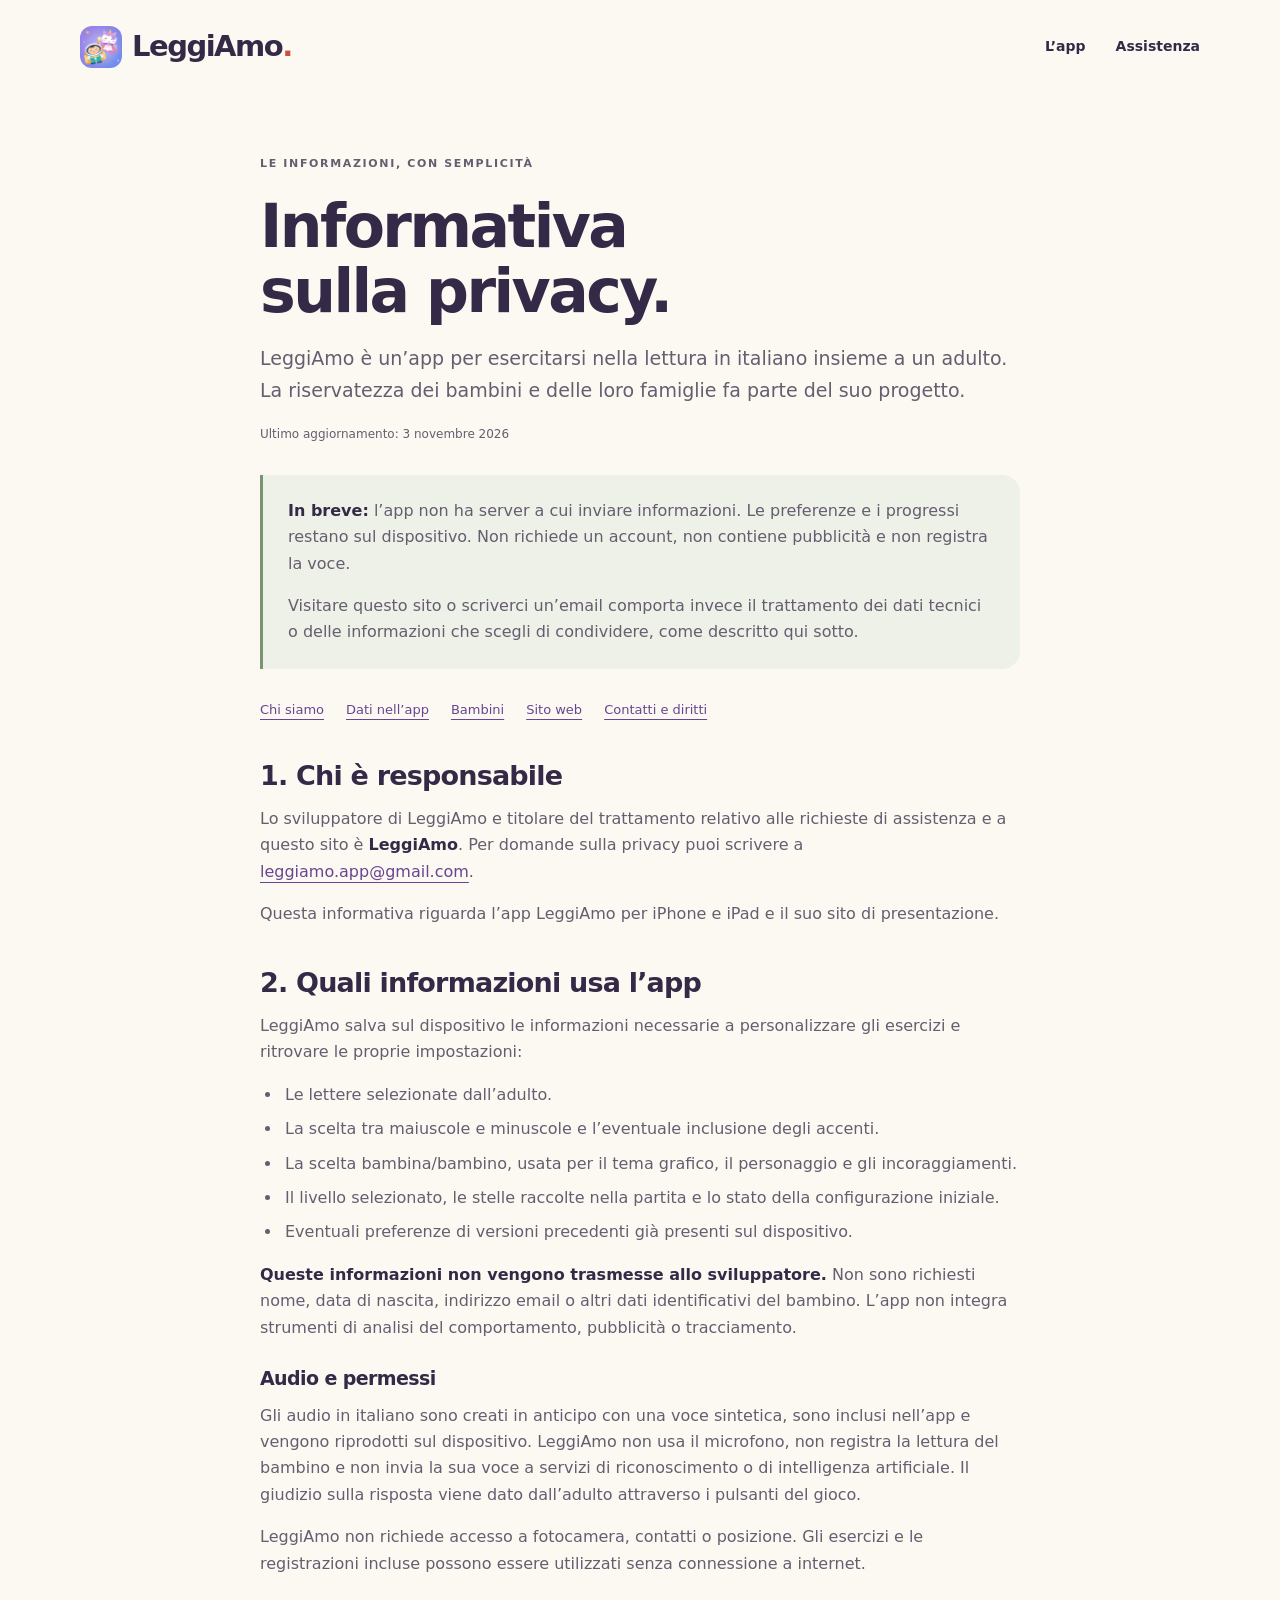
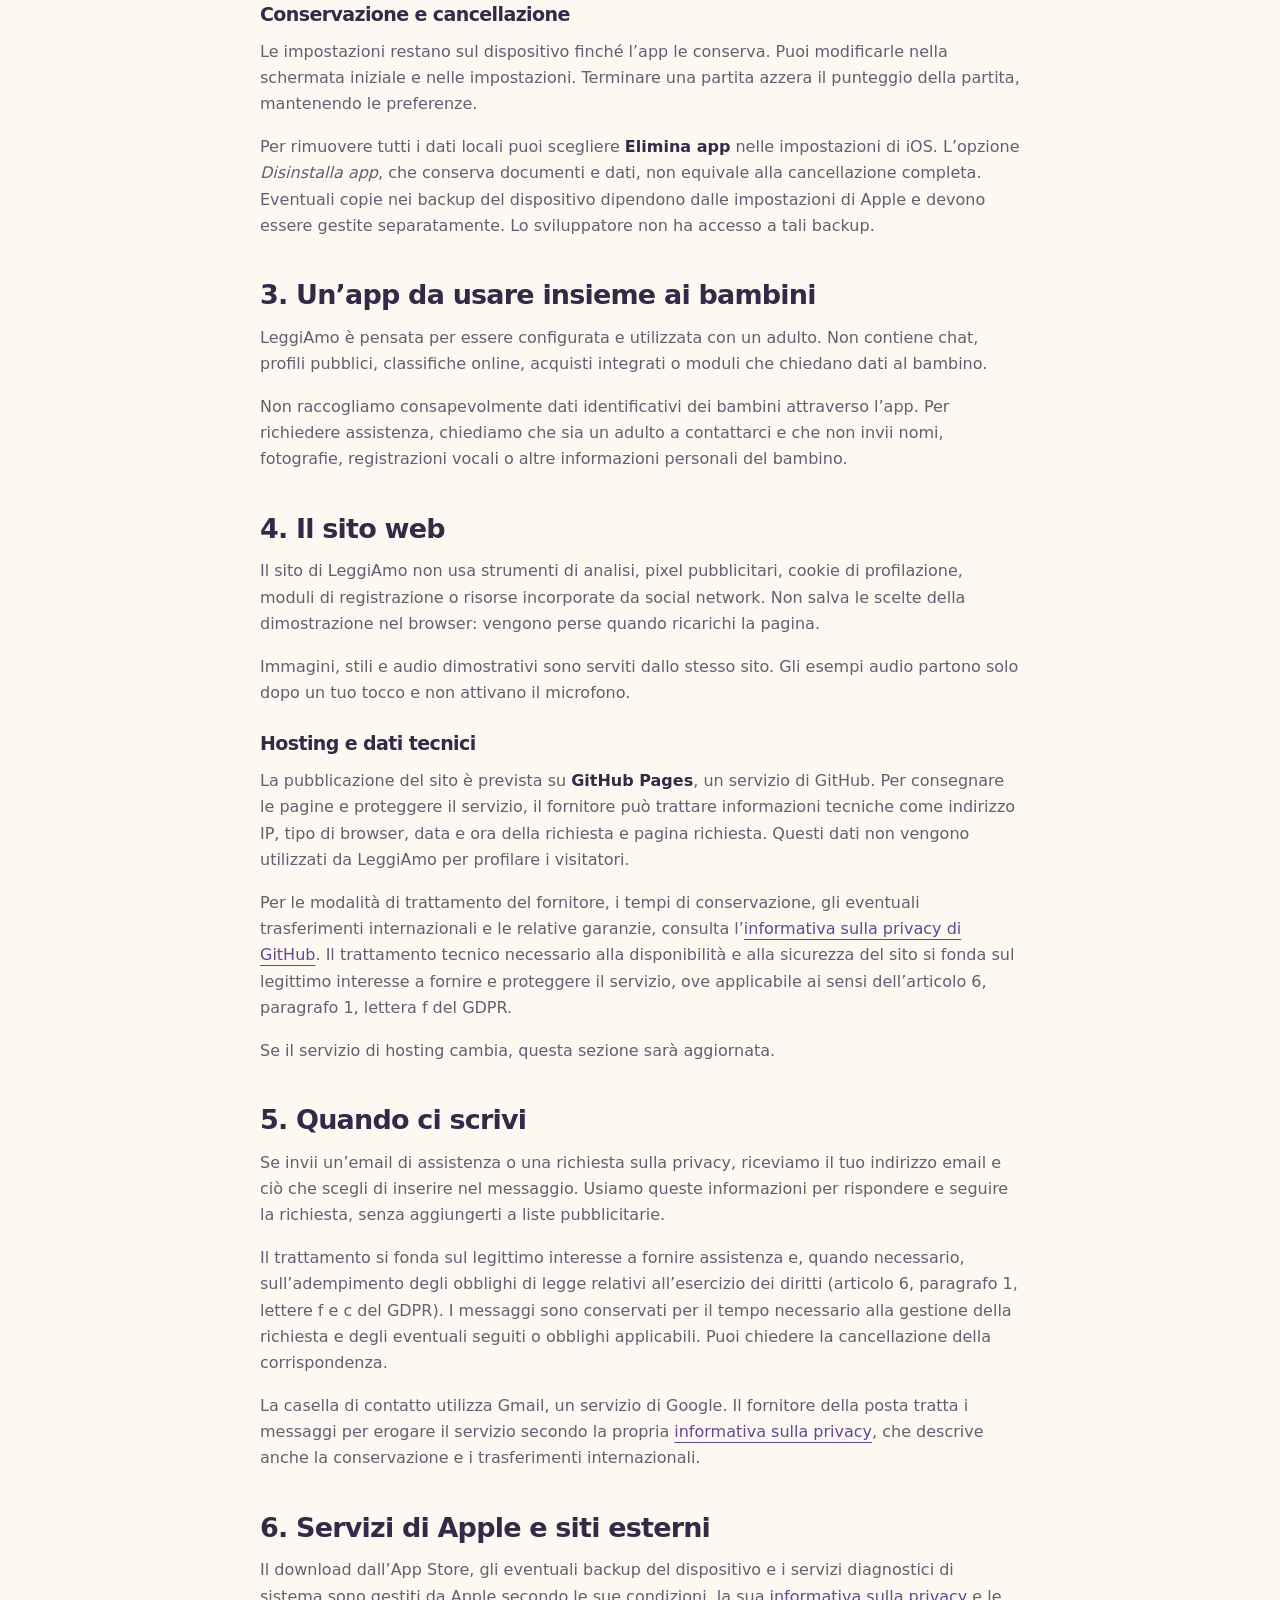
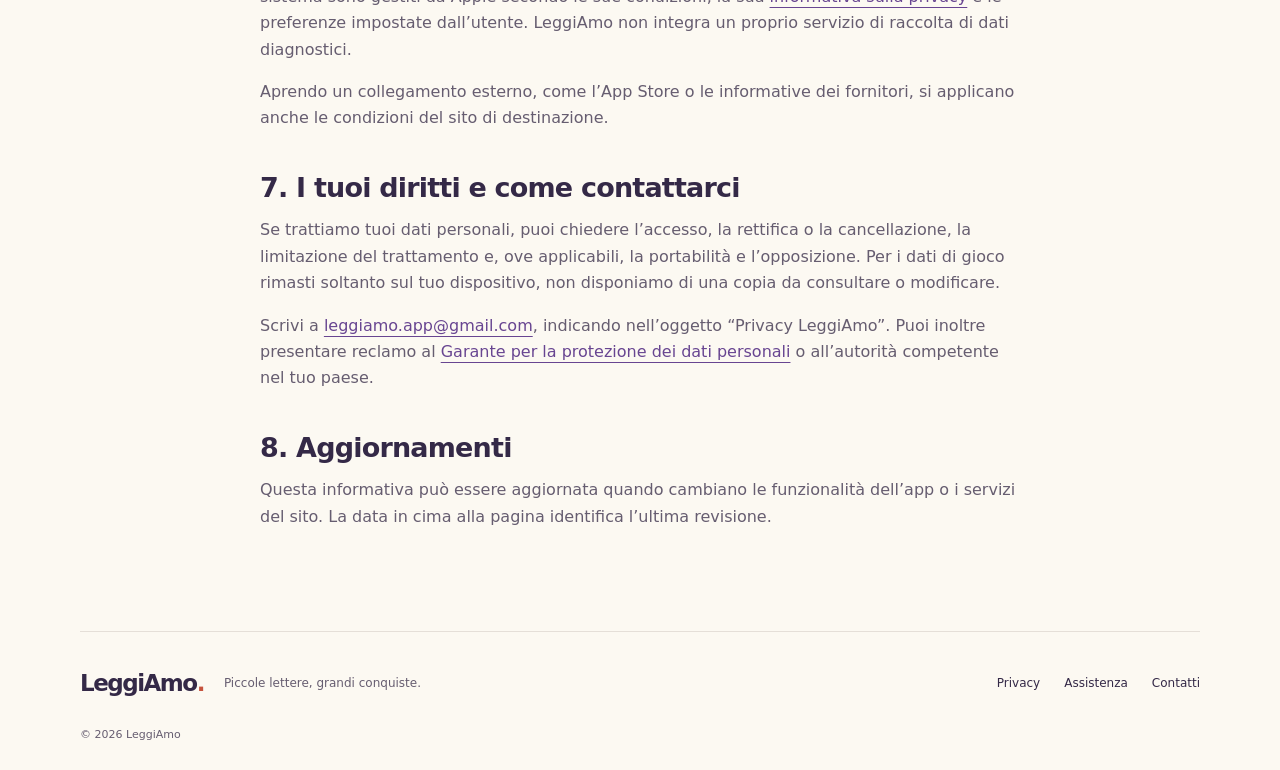
==== privacy.html @ fea870d7 "Sito di LeggiAmo" ====
<!doctype html>
<html lang="it">
<head>
  <meta charset="utf-8">
  <meta name="viewport" content="width=device-width, initial-scale=1">
  <meta name="theme-color" content="#fcf9f2">
  <meta name="description" content="Informativa sulla privacy di LeggiAmo: dati salvati sul dispositivo, nessun account, nessuna pubblicità e nessuna registrazione della voce.">
  <meta name="referrer" content="strict-origin-when-cross-origin">
  <title>Privacy · LeggiAmo</title>
  <link rel="icon" type="image/png" href="assets/favicon.png">
  <link rel="apple-touch-icon" href="assets/app-icon.png">
  <link rel="stylesheet" href="styles.css?v=5">
</head>
<body>
  <a class="skip-link" href="#contenuto">Vai al contenuto</a>
  <header class="site-header wrap">
    <a class="brand" href="index.html" aria-label="LeggiAmo, pagina iniziale">
      <span class="brand-icons" aria-hidden="true">
        <img src="assets/app-icon.png" width="42" height="42" alt="">
      </span>
      <span>LeggiAmo<span class="brand-dot">.</span></span>
    </a>
    <nav aria-label="Navigazione principale"><a href="index.html">L’app</a><a href="supporto.html">Assistenza</a></nav>
    <details class="nav-menu">
      <summary aria-label="Menu"><span class="burger" aria-hidden="true"></span></summary>
      <nav aria-label="Menu">
        <a href="index.html">L’app</a>
        <a href="privacy.html" aria-current="page">Privacy</a>
        <a href="supporto.html">Assistenza</a>
      </nav>
    </details>
  </header>
  <main class="document wrap" id="contenuto">
    <p class="eyebrow">LE INFORMAZIONI, CON SEMPLICITÀ</p>
    <h1>Informativa<br>sulla privacy.</h1>
    <p class="intro">LeggiAmo è un’app per esercitarsi nella lettura in italiano insieme a un adulto. La riservatezza dei bambini e delle loro famiglie fa parte del suo progetto.</p>
    <p class="updated">Ultimo aggiornamento: <time datetime="2026-11-03">3 novembre 2026</time></p>
    <div class="privacy-summary">
      <p><strong>In breve:</strong> l’app non ha server a cui inviare informazioni. Le preferenze e i progressi restano sul dispositivo. Non richiede un account, non contiene pubblicità e non registra la voce.</p>
      <p>Visitare questo sito o scriverci un’email comporta invece il trattamento dei dati tecnici o delle informazioni che scegli di condividere, come descritto qui sotto.</p>
    </div>
    <nav class="document-toc" aria-label="Indice dell’informativa">
      <a href="#responsabile">Chi siamo</a><a href="#app">Dati nell’app</a><a href="#bambini">Bambini</a><a href="#sito">Sito web</a><a href="#contatti">Contatti e diritti</a>
    </nav>

    <section id="responsabile" aria-labelledby="responsabile-title">
      <h2 id="responsabile-title">1. Chi è responsabile</h2>
      <p>Lo sviluppatore di LeggiAmo e titolare del trattamento relativo alle richieste di assistenza e a questo sito è <strong>LeggiAmo</strong>. Per domande sulla privacy puoi scrivere a <a href="mailto:leggiamo.app@gmail.com">leggiamo.app@gmail.com</a>.</p>
      <p>Questa informativa riguarda l’app LeggiAmo per iPhone e iPad e il suo sito di presentazione.</p>
    </section>

    <section id="app" aria-labelledby="app-title">
      <h2 id="app-title">2. Quali informazioni usa l’app</h2>
      <p>LeggiAmo salva sul dispositivo le informazioni necessarie a personalizzare gli esercizi e ritrovare le proprie impostazioni:</p>
      <ul>
        <li>Le lettere selezionate dall’adulto.</li>
        <li>La scelta tra maiuscole e minuscole e l’eventuale inclusione degli accenti.</li>
        <li>La scelta bambina/bambino, usata per il tema grafico, il personaggio e gli incoraggiamenti.</li>
        <li>Il livello selezionato, le stelle raccolte nella partita e lo stato della configurazione iniziale.</li>
        <li>Eventuali preferenze di versioni precedenti già presenti sul dispositivo.</li>
      </ul>
      <p><strong>Queste informazioni non vengono trasmesse allo sviluppatore.</strong> Non sono richiesti nome, data di nascita, indirizzo email o altri dati identificativi del bambino. L’app non integra strumenti di analisi del comportamento, pubblicità o tracciamento.</p>
      <h3>Audio e permessi</h3>
      <p>Gli audio in italiano sono creati in anticipo con una voce sintetica, sono inclusi nell’app e vengono riprodotti sul dispositivo. LeggiAmo non usa il microfono, non registra la lettura del bambino e non invia la sua voce a servizi di riconoscimento o di intelligenza artificiale. Il giudizio sulla risposta viene dato dall’adulto attraverso i pulsanti del gioco.</p>
      <p>LeggiAmo non richiede accesso a fotocamera, contatti o posizione. Gli esercizi e le registrazioni incluse possono essere utilizzati senza connessione a internet.</p>
      <h3>Conservazione e cancellazione</h3>
      <p>Le impostazioni restano sul dispositivo finché l’app le conserva. Puoi modificarle nella schermata iniziale e nelle impostazioni. Terminare una partita azzera il punteggio della partita, mantenendo le preferenze.</p>
      <p>Per rimuovere tutti i dati locali puoi scegliere <strong>Elimina app</strong> nelle impostazioni di iOS. L’opzione <em>Disinstalla app</em>, che conserva documenti e dati, non equivale alla cancellazione completa. Eventuali copie nei backup del dispositivo dipendono dalle impostazioni di Apple e devono essere gestite separatamente. Lo sviluppatore non ha accesso a tali backup.</p>
    </section>

    <section id="bambini" aria-labelledby="bambini-title">
      <h2 id="bambini-title">3. Un’app da usare insieme ai bambini</h2>
      <p>LeggiAmo è pensata per essere configurata e utilizzata con un adulto. Non contiene chat, profili pubblici, classifiche online, acquisti integrati o moduli che chiedano dati al bambino.</p>
      <p>Non raccogliamo consapevolmente dati identificativi dei bambini attraverso l’app. Per richiedere assistenza, chiediamo che sia un adulto a contattarci e che non invii nomi, fotografie, registrazioni vocali o altre informazioni personali del bambino.</p>
    </section>

    <section id="sito" aria-labelledby="sito-title">
      <h2 id="sito-title">4. Il sito web</h2>
      <p>Il sito di LeggiAmo non usa strumenti di analisi, pixel pubblicitari, cookie di profilazione, moduli di registrazione o risorse incorporate da social network. Non salva le scelte della dimostrazione nel browser: vengono perse quando ricarichi la pagina.</p>
      <p>Immagini, stili e audio dimostrativi sono serviti dallo stesso sito. Gli esempi audio partono solo dopo un tuo tocco e non attivano il microfono.</p>
      <h3>Hosting e dati tecnici</h3>
      <p>La pubblicazione del sito è prevista su <strong>GitHub Pages</strong>, un servizio di GitHub. Per consegnare le pagine e proteggere il servizio, il fornitore può trattare informazioni tecniche come indirizzo IP, tipo di browser, data e ora della richiesta e pagina richiesta. Questi dati non vengono utilizzati da LeggiAmo per profilare i visitatori.</p>
      <p>Per le modalità di trattamento del fornitore, i tempi di conservazione, gli eventuali trasferimenti internazionali e le relative garanzie, consulta l’<a href="https://docs.github.com/en/site-policy/privacy-policies/github-general-privacy-statement" rel="external">informativa sulla privacy di GitHub</a>. Il trattamento tecnico necessario alla disponibilità e alla sicurezza del sito si fonda sul legittimo interesse a fornire e proteggere il servizio, ove applicabile ai sensi dell’articolo 6, paragrafo 1, lettera f del GDPR.</p>
      <p>Se il servizio di hosting cambia, questa sezione sarà aggiornata.</p>
    </section>

    <section aria-labelledby="assistenza-title">
      <h2 id="assistenza-title">5. Quando ci scrivi</h2>
      <p>Se invii un’email di assistenza o una richiesta sulla privacy, riceviamo il tuo indirizzo email e ciò che scegli di inserire nel messaggio. Usiamo queste informazioni per rispondere e seguire la richiesta, senza aggiungerti a liste pubblicitarie.</p>
      <p>Il trattamento si fonda sul legittimo interesse a fornire assistenza e, quando necessario, sull’adempimento degli obblighi di legge relativi all’esercizio dei diritti (articolo 6, paragrafo 1, lettere f e c del GDPR). I messaggi sono conservati per il tempo necessario alla gestione della richiesta e degli eventuali seguiti o obblighi applicabili. Puoi chiedere la cancellazione della corrispondenza.</p>
      <p>La casella di contatto utilizza Gmail, un servizio di Google. Il fornitore della posta tratta i messaggi per erogare il servizio secondo la propria <a href="https://policies.google.com/privacy?hl=it" rel="external">informativa sulla privacy</a>, che descrive anche la conservazione e i trasferimenti internazionali.</p>
    </section>

    <section aria-labelledby="apple-title">
      <h2 id="apple-title">6. Servizi di Apple e siti esterni</h2>
      <p>Il download dall’App Store, gli eventuali backup del dispositivo e i servizi diagnostici di sistema sono gestiti da Apple secondo le sue condizioni, la sua <a href="https://www.apple.com/it/legal/privacy/" rel="external">informativa sulla privacy</a> e le preferenze impostate dall’utente. LeggiAmo non integra un proprio servizio di raccolta di dati diagnostici.</p>
      <p>Aprendo un collegamento esterno, come l’App Store o le informative dei fornitori, si applicano anche le condizioni del sito di destinazione.</p>
    </section>

    <section id="contatti" aria-labelledby="contatti-title">
      <h2 id="contatti-title">7. I tuoi diritti e come contattarci</h2>
      <p>Se trattiamo tuoi dati personali, puoi chiedere l’accesso, la rettifica o la cancellazione, la limitazione del trattamento e, ove applicabili, la portabilità e l’opposizione. Per i dati di gioco rimasti soltanto sul tuo dispositivo, non disponiamo di una copia da consultare o modificare.</p>
      <p>Scrivi a <a href="mailto:leggiamo.app@gmail.com?subject=Privacy%20LeggiAmo">leggiamo.app@gmail.com</a>, indicando nell’oggetto “Privacy LeggiAmo”. Puoi inoltre presentare reclamo al <a href="https://www.garanteprivacy.it/" rel="external">Garante per la protezione dei dati personali</a> o all’autorità competente nel tuo paese.</p>
      <h2>8. Aggiornamenti</h2>
      <p>Questa informativa può essere aggiornata quando cambiano le funzionalità dell’app o i servizi del sito. La data in cima alla pagina identifica l’ultima revisione.</p>
    </section>
  </main>
  <footer class="site-footer wrap">
    <a class="brand" href="index.html"><span>LeggiAmo<span class="brand-dot">.</span></span></a>
    <p>Piccole lettere, grandi conquiste.</p>
    <nav aria-label="Informazioni"><a href="privacy.html" aria-current="page">Privacy</a><a href="supporto.html">Assistenza</a><a href="mailto:leggiamo.app@gmail.com">Contatti</a></nav>
    <small>© 2026 LeggiAmo</small>
  </footer>
</body>
</html>
---- styles.css ----
@charset "UTF-8";

:root {
  color-scheme: light;
  --paper: #fcf9f2;
  --ink: #342947;
  --muted: #665d70;
  --purple: #7250a0;
  --coral: #c6533e;
  --line: #e5dfd8;
  --rounded: ui-rounded, "SF Pro Rounded", "Trebuchet MS", system-ui, sans-serif;
}
* { box-sizing: border-box; }
html { scroll-behavior: smooth; scroll-padding-top: 24px; }
html, body { overflow-x: hidden; overflow-x: clip; }
body { margin: 0; background: var(--paper); color: var(--ink); font-family: var(--rounded); font-size: 16px; line-height: 1.65; -webkit-font-smoothing: antialiased; }
button, input { font: inherit; }
button, a { -webkit-tap-highlight-color: transparent; }
button { cursor: pointer; }
button:disabled { cursor: default; }
a { color: inherit; text-underline-offset: 5px; }
img { display: block; max-width: 100%; height: auto; }
svg { display: block; }
button, a, summary { touch-action: manipulation; }
:focus-visible { outline: 3px solid var(--purple); outline-offset: 5px; }
::selection { background: #e2d8f1; }
[hidden] { display: none !important; }
.wrap { width: min(1120px, calc(100% - 48px)); margin-inline: auto; }
.skip-link { position: fixed; top: -100px; left: 12px; z-index: 20; padding: 12px 20px; background: white; border-radius: 12px; }
.skip-link:focus { top: 12px; }
.site-header { display: flex; align-items: center; justify-content: space-between; gap: 24px; padding-block: 26px; }
.brand { display: inline-flex; align-items: center; gap: 10px; text-decoration: none; flex-shrink: 0; font-size: 29px; line-height: 1.1; font-weight: 850; letter-spacing: -1.5px; }
.brand img { border-radius: 12px; }
.brand-icons { display: inline-flex; align-items: center; gap: 5px; flex-shrink: 0; }
.brand-icons img { width: 42px; height: 42px; }
.brand-dot { color: var(--coral); }
.site-header nav { display: flex; align-items: center; gap: 30px; font-size: 14px; font-weight: 650; }
.site-header nav a { text-decoration: none; padding-block: 9px; }
.site-header nav a:hover, .site-footer a:hover { color: var(--coral); }
.nav-menu { display: none; position: relative; }
.nav-menu summary { list-style: none; width: 44px; height: 44px; display: grid; place-items: center; border: 1px solid var(--line); border-radius: 14px; background: #fff; cursor: pointer; }
.nav-menu summary::-webkit-details-marker { display: none; }
.burger, .burger::before, .burger::after { display: block; width: 20px; height: 2px; border-radius: 2px; background: var(--ink); transition: transform 0.2s ease, background-color 0.2s ease; }
.burger { position: relative; }
.burger::before, .burger::after { content: ""; position: absolute; left: 0; }
.burger::before { top: -6px; }
.burger::after { top: 6px; }
.nav-menu[open] .burger { background: transparent; }
.nav-menu[open] .burger::before { transform: translateY(6px) rotate(45deg); }
.nav-menu[open] .burger::after { transform: translateY(-6px) rotate(-45deg); }
.nav-menu nav { position: absolute; right: 0; top: calc(100% + 8px); z-index: 20; min-width: 210px; display: flex; flex-direction: column; align-items: stretch; gap: 2px; padding: 8px; text-align: left; font-size: 15px; background: #fff; border: 1px solid var(--line); border-radius: 18px; box-shadow: 0 14px 34px rgba(52, 41, 71, 0.14); }
.nav-menu nav a { padding: 12px 14px; border-radius: 12px; font-size: 15px; font-weight: 650; text-decoration: none; }
.nav-menu nav a:hover, .nav-menu nav a[aria-current="page"] { background: var(--paper); color: var(--coral); }
.nav-support { border: 1px solid var(--line); border-radius: 24px; padding-inline: 17px; }
.hero { display: grid; grid-template-columns: minmax(0, 1.08fr) minmax(0, 1fr); align-items: center; gap: 16px; padding-top: 65px; padding-bottom: 75px; }
.eyebrow { font-size: 11px; font-weight: 800; letter-spacing: 1.65px; line-height: 1.8; margin: 0 0 20px; }
.hero .eyebrow { display: flex; align-items: center; gap: 9px; color: #785441; }
.little-star { font-size: 21px; color: var(--coral); }
h1, h2, h3, p { margin-top: 0; }
h1, h2, h3 { font-weight: 800; text-wrap: balance; }
h1 { font-size: clamp(46px, 5.7vw, 72px); line-height: 1.08; letter-spacing: -3.7px; margin-bottom: 28px; }
.hand-underline { position: relative; display: inline-block; }
.hand-underline::after { content: ""; position: absolute; left: 0; right: 0; bottom: -8px; height: 9px; border-top: 4px solid #eaaa69; border-radius: 50%; transform: rotate(-2deg); }
.lead { max-width: 400px; font-size: 21px; line-height: 1.5; margin-bottom: 14px; font-weight: 600; }
.hero-description { max-width: 425px; color: var(--muted); font-size: 16px; line-height: 1.8; }
.hero-actions { display: flex; align-items: center; flex-wrap: wrap; gap: 26px; margin-top: 29px; }
.store-block { display: flex; flex-direction: column; align-items: flex-start; gap: 8px; }
.store-badge { appearance: none; display: inline-block; padding: 0; border: 0; background: transparent; border-radius: 10px; opacity: 1; }
.store-badge img { width: 180px; height: 60px; }
.store-status { font-size: 11px; color: var(--muted); }
.text-link { font-size: 14px; font-weight: 750; text-decoration-thickness: 1px; }
.text-link span { display: inline-block; margin-left: 10px; text-decoration: none; }
.hero-art { height: 505px; position: relative; min-width: 0; isolation: isolate; }
.hero-blob { position: absolute; inset: 53px -2px 27px 28px; background: #eadfed; border-radius: 47% 53% 38% 62% / 52% 39% 61% 48%; transform: rotate(-7deg); z-index: -2; }
.hero-orbit { position: absolute; inset: 27px 7px 2px 15px; border: 1px dashed #bb9fc4; border-radius: 50%; transform: rotate(26deg); z-index: -1; }
.hero-unicorn { position: absolute; width: 65%; right: -3%; top: 0; transform: rotate(7deg); }
.hero-explorer { position: absolute; width: 65%; left: -3%; bottom: 2%; transform: rotate(-12deg); }
.spark { position: absolute; color: #d09739; line-height: 1; }
.spark-one { font-size: 54px; top: 21px; left: 10%; transform: rotate(-12deg); }
.spark-two { font-size: 52px; top: 50%; right: -1%; color: var(--purple); }
.spark-three { font-size: 30px; bottom: 2%; left: 57%; }
.word-sticker { display: flex; align-items: center; gap: 14px; position: absolute; top: 13%; left: 0; padding: 12px 19px 15px; border: 1px solid #eee7df; border-radius: 20px; background: white; box-shadow: 0 9px 0 #34294708; transform: rotate(-10deg); font-size: 30px; font-weight: 850; color: var(--purple); }
.word-sticker span { line-height: 1.1; }
.word-sticker span:nth-child(2) { color: #c3517c; }
.word-sticker i { display: block; height: 11px; border: 2px solid currentColor; border-top: 0; border-radius: 0 0 50% 50%; }
.word-sticker b { font-size: 22px; color: #d09739; }
.happy-note { position: absolute; right: 0; bottom: 12%; background: #fff8e7; padding: 12px 17px; border-radius: 12px; transform: rotate(6deg); font-size: 13px; font-weight: 700; box-shadow: 0 6px 0 #34294705; }
.happy-note span { color: #ac761f; padding-right: 8px; }
.trust-strip { display: flex; justify-content: center; gap: 70px; padding-block: 24px; border-block: 1px solid var(--line); font-size: 13px; font-weight: 650; }
.trust-strip span { display: flex; align-items: center; gap: 11px; }
.trust-strip svg { width: 22px; height: 24px; fill: none; stroke: #63816f; stroke-width: 1.7; stroke-linecap: round; stroke-linejoin: round; }
.section-space { padding-block: 100px; }
h2 { font-size: clamp(33px, 4.1vw, 49px); letter-spacing: -1.9px; line-height: 1.17; margin-bottom: 20px; }
h3 { font-size: 23px; line-height: 1.3; letter-spacing: -0.6px; margin-bottom: 12px; }
.section-heading { max-width: 530px; }
.section-heading > p:not(.eyebrow) { color: var(--muted); }
.centered { text-align: center; margin-inline: auto; max-width: 600px; }
.words-section { text-align: center; }
.word-stats { list-style: none; padding: 0; margin: 40px auto 0; max-width: 820px; display: grid; grid-template-columns: repeat(3, minmax(0, 1fr)); gap: 16px; }
.word-stats li { background: #fff; border: 1px solid var(--line); border-radius: 24px; padding: 22px 18px; display: flex; flex-direction: column; gap: 4px; }
.word-stats strong { font-size: 34px; letter-spacing: -1px; line-height: 1.1; color: var(--purple); }
.word-stats span { font-size: 14px; color: var(--muted); }
.word-samples { list-style: none; padding: 0; margin: 34px auto 0; display: flex; flex-wrap: wrap; justify-content: center; gap: 10px; }
.word-samples li { background: #efe8f6; color: #4a3570; border-radius: 16px; padding: 9px 16px; font-size: 19px; font-weight: 800; letter-spacing: 0.5px; }
.word-samples b { color: var(--coral); margin: 0 5px; }
.word-promises { display: inline-flex; flex-direction: column; align-items: flex-start; text-align: left; margin: 34px auto 0; }
.steps { display: grid; grid-template-columns: repeat(3, minmax(0, 1fr)); gap: 52px; margin-top: 40px; }
.step p:last-child { color: var(--muted); font-size: 15px; margin-bottom: 0; }
.step-number { font-size: 10px; letter-spacing: 1.8px; font-weight: 800; color: #776583; margin-bottom: 12px; }
.step-art { height: 148px; margin-bottom: 27px; border-radius: 24px; display: flex; align-items: center; justify-content: center; position: relative; }
.letters-art { background: #f1e7d6; gap: 12px; }
.letters-art > span { width: 57px; height: 65px; display: grid; place-content: center; font-size: 36px; background: white; color: var(--purple); border-radius: 15px; font-weight: 800; transform: rotate(-8deg); }
.letters-art > span:nth-child(2) { background: var(--purple); color: white; transform: rotate(6deg); }
.letters-art > span:nth-child(3) { transform: rotate(-4deg); }
.letters-art > i { position: absolute; right: 28px; bottom: 22px; font-style: normal; background: #527860; color: white; height: 28px; width: 28px; border-radius: 50%; text-align: center; }
.syllable-art { background: #e6ece0; gap: 10px; }
.syllable-art > span { font-size: 43px; font-weight: 800; line-height: 1.1; color: #446d5a; }
.syllable-art > span:nth-child(2) { color: var(--purple); }
.syllable-art i { display: block; height: 15px; border: 2px solid currentColor; border-top: 0; border-radius: 0 0 50% 50%; margin-top: 6px; }
.syllable-art b { font-size: 31px; margin-left: 8px; transform: rotate(10deg); }
.reward-art { background: #ece4f0; gap: 16px; }
.reward-art span { font-size: 39px; color: #aa7523; transform: rotate(-12deg); }
.reward-art span:last-child { align-self: flex-start; margin-top: 26px; color: var(--purple); font-size: 29px; }
.reading-section { background: #eee8f1; padding-block: 80px; }
.reading-inner { display: grid; grid-template-columns: repeat(2, minmax(0, 1fr)); align-items: center; gap: 100px; }
.reading-example { position: relative; background: #fffdf9; border-radius: 32px; padding: 29px 24px 20px; text-align: center; box-shadow: 0 12px 0 #d8cbdc; transform: rotate(-3deg); }
.example-top { font-size: 10px; font-weight: 750; letter-spacing: 1.7px; display: flex; gap: 8px; align-items: center; justify-content: center; }
.example-dot { width: 6px; height: 6px; background: #9673b4; border-radius: 50%; }
.demo-syllables { display: flex; justify-content: center; gap: 24px; margin: 31px 0 23px; }
.demo-syllables > div { width: 114px; color: var(--purple); }
.demo-syllables > div:nth-child(2) { color: #b64774; }
.demo-syllables > div > span { display: block; font-size: 77px; letter-spacing: -3px; line-height: 1.15; font-weight: 800; }
.demo-syllables i { display: block; height: 20px; border: 3px solid currentColor; border-top: 0; border-radius: 0 0 50% 50%; margin: 8px 0 18px; opacity: 0.6; }
.sound-button { width: 58px; height: 54px; border: 1px solid #d9c8e9; color: inherit; background: #f0e8f5; border-radius: 17px; display: inline-grid; place-items: center; }
.demo-syllables > div:nth-child(2) .sound-button { background: #f9e9ef; border-color: #edd0dc; }
.sound-button svg { width: 23px; height: 23px; fill: none; stroke: currentColor; stroke-width: 1.9; stroke-linecap: round; stroke-linejoin: round; }
.listen-word { display: inline-flex; align-items: center; justify-content: center; gap: 12px; border: 0; background: #eae0f1; color: #65408e; padding: 15px 22px; border-radius: 17px; font-size: 14px; font-weight: 750; min-height: 52px; }
.listen-word > span { font-size: 22px; line-height: 1; }
.sound-button:active, .listen-word:active, .sound-button.is-playing, .demo-syllables .sound-button.is-playing, .listen-word.is-playing { background: var(--purple); color: white; border-color: var(--purple); }
[data-audio]:disabled:not(.is-playing) { opacity: 0.45; }
.audio-status { color: var(--muted); font-size: 11px; min-height: 36px; margin: 17px 0 0; }
.example-star { position: absolute; top: -35px; right: -29px; font-size: 74px; color: #b67d2c; transform: rotate(17deg); }
.reading-copy > p:not(.eyebrow) { color: var(--muted); }
.feature-list { padding: 0; list-style: none; margin: 26px 0; }
.feature-list li { display: flex; gap: 12px; margin-bottom: 14px; font-size: 14px; }
.feature-list li span { color: #536f5b; font-weight: 850; }
.small-note { font-size: 13px; }
.world-switch { display: flex; justify-content: center; gap: 6px; margin: 32px auto; width: fit-content; max-width: 100%; padding: 5px; background: #eee9e2; border-radius: 30px; }
.world-switch button { border: 0; border-radius: 24px; padding: 12px 21px; color: var(--muted); background: transparent; font-size: 13px; font-weight: 700; min-height: 46px; }
.world-switch button[aria-pressed="true"] { background: white; color: var(--ink); box-shadow: 0 2px 6px #3429470d; }
.evolution-scene { position: relative; isolation: isolate; display: grid; grid-template-columns: repeat(2, minmax(0, 1fr)); gap: 10px; align-items: center; min-height: 425px; background: #f5dedc; border-radius: 36px; padding: 30px 64px; transition: background-color 350ms ease; }
.scene-copy { position: relative; z-index: 2; }
.scene-level { font-size: 11px; letter-spacing: 2px; font-weight: 850; }
.scene-copy h3 { font-size: 34px; line-height: 1.17; letter-spacing: -1.1px; margin: 15px 0; max-width: 360px; }
.scene-copy > p { max-width: 340px; font-size: 15px; }
.stage-controls { display: flex; gap: 7px; margin-top: 28px; }
.stage-controls button { display: grid; place-items: center; width: 44px; height: 44px; border: 1px solid #34294733; border-radius: 50%; color: var(--ink); background: transparent; font-size: 14px; font-weight: 750; }
.stage-controls button[aria-pressed="true"] { background: var(--ink); border-color: var(--ink); color: white; }
.scene-copy .scene-hint { font-size: 11px; margin: 12px 0 0; }
.scene-character { position: relative; width: 100%; max-width: 410px; justify-self: center; }
.scene-character img { position: relative; z-index: 1; aspect-ratio: 420 / 434; object-fit: contain; }
.scene-halo { position: absolute; inset: 13% 6%; background: #ffffff40; border: 1px solid #ffffff60; border-radius: 50%; }
.scene-decoration { position: absolute; inset: 0; z-index: -1; }
.scene-decoration span { position: absolute; color: #34294770; font-size: 37px; }
.scene-decoration span:nth-child(1) { left: 51%; top: 18%; transform: rotate(12deg); }
.scene-decoration span:nth-child(2) { right: 5%; top: 12%; font-size: 52px; }
.scene-decoration span:nth-child(3) { right: 11%; bottom: 9%; font-size: 20px; }
.scene-decoration span:nth-child(4) { left: 51%; bottom: 16%; font-size: 26px; }
.world-caption { text-align: center; font-size: 12px; color: var(--muted); margin: 18px 0 0; min-height: 40px; }
.privacy-section { border-block: 1px solid var(--line); padding: 65px 60px; display: grid; grid-template-columns: 0.65fr 1fr; gap: 65px; align-items: center; }
.privacy-section h2 { font-size: clamp(32px, 3.7vw, 44px); }
.privacy-section p:not(.eyebrow) { color: var(--muted); }
.privacy-mark { position: relative; background: #e5eddf; width: 190px; height: 190px; border-radius: 43% 57% 58% 42%; justify-self: center; display: grid; place-content: center; transform: rotate(-8deg); }
.privacy-mark svg { width: 89px; height: 98px; fill: none; stroke: #50725e; stroke-width: 4; stroke-linecap: round; stroke-linejoin: round; transform: rotate(8deg); }
.privacy-mark span { position: absolute; top: -5px; right: -10px; font-size: 47px; color: #a77b37; }
.closing-section { position: relative; text-align: center; padding-block: 100px 90px; }
.closing-section .store-block { align-items: center; margin-top: 30px; }
.closing-star { display: block; color: var(--coral); font-size: 38px; line-height: 1; margin-bottom: 22px; }
.site-footer { border-top: 1px solid var(--line); padding-block: 30px 26px; display: flex; align-items: center; flex-wrap: wrap; gap: 20px; font-size: 12px; }
.site-footer .brand { font-size: 23px; }
.site-footer > p { margin: 0 auto 0 0; color: var(--muted); font-size: 12px; }
.site-footer nav { display: flex; gap: 24px; }
.site-footer nav a { padding-block: 12px; text-decoration: none; }
.site-footer small { flex-basis: 100%; color: var(--muted); font-size: 11px; }

/* Informative pages share the same accessible, lightweight shell. */
.document { max-width: 760px; padding-block: 60px 85px; overflow-wrap: anywhere; }
.document h1 { font-size: clamp(38px, 6vw, 60px); letter-spacing: -2.5px; margin-bottom: 20px; }
.document .intro { font-size: 19px; color: var(--muted); }
.document h2 { font-size: 27px; letter-spacing: -0.8px; margin-top: 40px; margin-bottom: 14px; }
.document h3 { font-size: 19px; margin-top: 25px; }
.document p, .document li { color: var(--muted); }
.document strong { color: var(--ink); }
.document ul { padding-left: 22px; }
.document li { padding-left: 3px; margin-bottom: 8px; }
.document a { color: #684591; }
.document .updated { font-size: 12px; }
.privacy-summary { border-left: 3px solid #779573; background: #edf1e7; padding: 23px 25px; border-radius: 0 18px 18px 0; margin-block: 30px; }
.privacy-summary p:last-child { margin-bottom: 0; }
.document-toc { display: flex; flex-wrap: wrap; gap: 10px 22px; font-size: 13px; margin-block: 28px; }
.contact-card { padding: 26px; border-radius: 22px; background: #eee7f2; margin-block: 30px; }
.contact-card h2 { margin-top: 0; }
.contact-card p:last-child { margin-bottom: 0; }
.faq details { border-bottom: 1px solid var(--line); padding-block: 17px; }
.faq summary { cursor: pointer; font-size: 17px; font-weight: 700; padding-block: 8px; line-height: 1.5; }
.faq details p { margin: 14px 0 0; }

@media (min-width: 1400px) {
  .hero { gap: 42px; }
}
@media (max-width: 900px) {
  .hero { padding-top: 40px; gap: 0; }
  h1 { font-size: 54px; letter-spacing: -2.8px; }
  .hero-art { height: 410px; }
  .hero-description { font-size: 15px; }
  .hero-actions { gap: 17px; }
  .happy-note { font-size: 11px; right: -5px; bottom: 8%; }
  .trust-strip { gap: 32px; }
  .steps { gap: 28px; }
  .reading-inner { gap: 50px; }
  .evolution-scene { padding-inline: 24px; }
  .stage-controls { gap: 4px; }
  .privacy-section { padding-inline: 25px; gap: 30px; }
}
@media (max-width: 680px) {
  .wrap { width: calc(100% - 40px); }
  .site-header { padding-block: 20px; gap: 10px 15px; flex-wrap: wrap; }
  .brand { font-size: 26px; gap: 7px; }
  .brand img { width: 35px; height: 35px; border-radius: 10px; }
  .brand-icons { gap: 4px; }
  .brand-icons img { width: 36px; height: 36px; border-radius: 10px; }
  .site-header { flex-wrap: nowrap; }
  .site-header > nav { display: none; }
  .nav-menu { display: block; margin-left: auto; }
  .hero { grid-template-columns: 1fr; padding-top: 35px; padding-bottom: 25px; }
  .hero .eyebrow { font-size: 9px; letter-spacing: 1.25px; margin-bottom: 18px; }
  h1 { font-size: clamp(43px, 10.9vw, 64px); letter-spacing: -2.8px; margin-bottom: 29px; }
  .lead { font-size: 19px; max-width: 350px; margin-bottom: 12px; }
  .hero-description { max-width: 450px; font-size: 15px; }
  .hero-actions { gap: 22px; margin-top: 25px; }
  .hero-actions > .text-link { font-size: 12px; }
  .store-badge img { width: 165px; height: 55px; }
  .store-status { font-size: 10px; }
  .hero-art { width: min(440px, 100%); height: auto; aspect-ratio: 1.06; margin: 32px auto 0; }
  .hero-unicorn { top: -3%; width: 65%; right: 0; }
  .hero-explorer { width: 65%; left: 0; bottom: 0; }
  .hero-blob { inset: 5% 2% 4% 4%; }
  .hero-orbit { inset: 4% 2% 2%; }
  .word-sticker { font-size: 24px; padding: 11px 14px; top: 9%; gap: 9px; }
  .spark-one { top: 3px; left: 45%; font-size: 33px; }
  .spark-two { font-size: 38px; right: 2%; }
  .spark-three { font-size: 26px; }
  .happy-note { right: 3%; bottom: 7%; font-size: 11px; padding: 9px 12px; }
  .trust-strip { gap: 12px; justify-content: space-between; padding-block: 23px; align-items: flex-start; }
  .trust-strip span { flex-direction: column; text-align: center; gap: 8px; font-size: 10px; line-height: 1.5; flex: 1; }
  .section-space { padding-block: 64px; }
  .word-stats { grid-template-columns: 1fr; gap: 10px; margin-top: 28px; }
  .word-stats li { flex-direction: row; align-items: baseline; gap: 12px; padding: 16px 18px; text-align: left; }
  .word-stats strong { font-size: 28px; min-width: 104px; }
  .word-samples li { font-size: 16px; padding: 7px 13px; }
  .eyebrow { font-size: 9px; letter-spacing: 1.35px; margin-bottom: 15px; }
  h2 { font-size: 35px; letter-spacing: -1.6px; }
  .section-heading > p:not(.eyebrow) { font-size: 15px; }
  .steps { grid-template-columns: 1fr; gap: 35px; margin-top: 32px; }
  .step { max-width: 420px; width: 100%; margin-inline: auto; }
  .step-art { height: 145px; margin-bottom: 21px; }
  .step h3 { margin-bottom: 9px; }
  .reading-section { padding-block: 55px; }
  .reading-inner { grid-template-columns: 1fr; gap: 45px; }
  .reading-copy { grid-row: 1; }
  .reading-example { margin-inline: 8px; max-width: 380px; width: calc(100% - 16px); justify-self: center; padding: 26px 16px 14px; transform: rotate(-2deg); }
  .example-star { right: -14px; top: -29px; font-size: 53px; }
  .reading-copy h2 { font-size: 36px; }
  .reading-copy > p:not(.eyebrow) { font-size: 15px; }
  .reading-copy .small-note { font-size: 12px !important; }
  .feature-list { margin-bottom: 20px; }
  .centered h2 { font-size: 33px; }
  .world-switch { margin-block: 26px; gap: 2px; padding: 4px; }
  .world-switch button { font-size: 11px; padding: 10px 13px; }
  .evolution-scene { grid-template-columns: 1fr; padding: 27px 23px 17px; border-radius: 27px; min-height: 0; text-align: center; gap: 0; }
  .scene-copy h3 { font-size: 28px; margin-inline: auto; }
  .scene-copy > p { font-size: 14px; margin-inline: auto; }
  .stage-controls { justify-content: center; gap: 5px; margin-top: 22px; }
  .stage-controls button { width: 44px; height: 44px; flex-shrink: 0; }
  .scene-copy .scene-hint { font-size: 10px; }
  .scene-character { width: 90%; max-width: 330px; margin-top: 5px; }
  .scene-decoration span:nth-child(1) { top: auto; bottom: 20%; left: 7%; }
  .scene-decoration span:nth-child(2) { top: auto; bottom: 37%; font-size: 36px; right: 6%; }
  .scene-decoration span:nth-child(4) { left: 10%; bottom: 8%; }
  .world-caption { font-size: 11px; }
  .privacy-section { grid-template-columns: 1fr; gap: 28px; padding: 45px 0; text-align: center; }
  .privacy-mark { width: 120px; height: 120px; justify-self: center; }
  .privacy-mark svg { width: 60px; height: 65px; stroke-width: 4; }
  .privacy-mark span { font-size: 32px; }
  .privacy-section p:not(.eyebrow) { font-size: 15px; }
  .privacy-section .text-link { font-size: 13px; }
  .closing-section { padding-block: 65px; }
  .closing-section .eyebrow { font-size: 8px; letter-spacing: 1.1px; }
  .closing-section h2 { font-size: 34px; }
  .site-footer { gap: 17px; padding-block: 24px; }
  .site-footer > p { font-size: 10px; margin: 0; }
  .site-footer nav { flex-basis: 100%; gap: 28px; }
  .site-footer small { font-size: 10px; }
  .document { padding-block: 35px 55px; }
  .document h1 { font-size: 42px; letter-spacing: -1.8px; }
  .document .intro { font-size: 17px; }
  .document h2 { font-size: 25px; }
  .document p, .document li { font-size: 15px; }
  .contact-card { padding: 21px; }
}
@media (max-width: 360px) {
  .wrap { width: calc(100% - 32px); }
  .brand { font-size: 24px; }
  .hero-actions { gap: 15px; }
  .hero-actions > .text-link { font-size: 11px; }
  .hero-actions > .text-link span { margin-left: 3px; }
  .evolution-scene { padding-inline: 12px; }
  .stage-controls { gap: 0; }
  .stage-controls button { border-radius: 14px; }
  .scene-copy h3 { font-size: 26px; }
  .world-switch button { padding-inline: 11px; font-size: 10px; }
}
@media (prefers-reduced-motion: reduce) {
  html { scroll-behavior: auto; }
  *, *::before, *::after { transition: none !important; animation: none !important; }
}
@media print {
  .site-header nav, .nav-menu, .site-footer, .document-toc, .skip-link { display: none; }
  body { background: white; color: black; }
  .wrap { width: 100%; }
  .document { padding-block: 20px; max-width: none; }
}
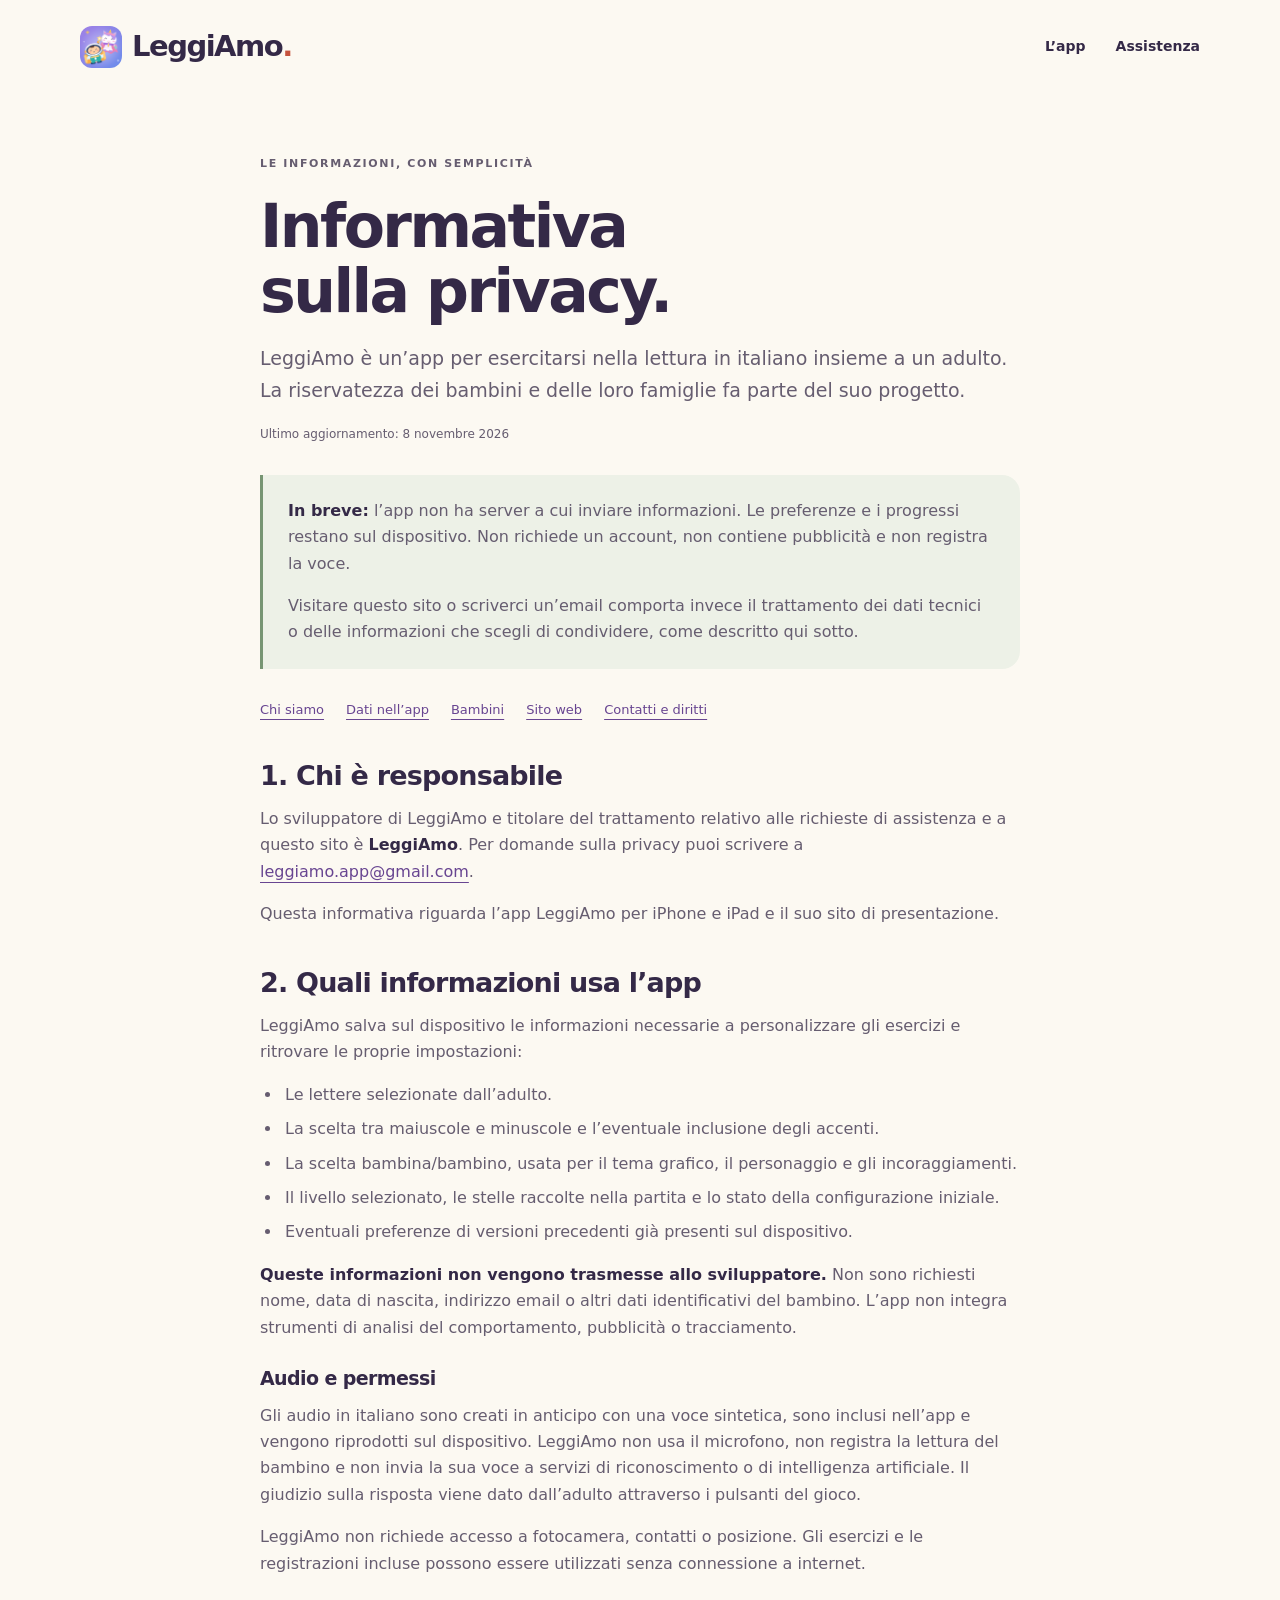
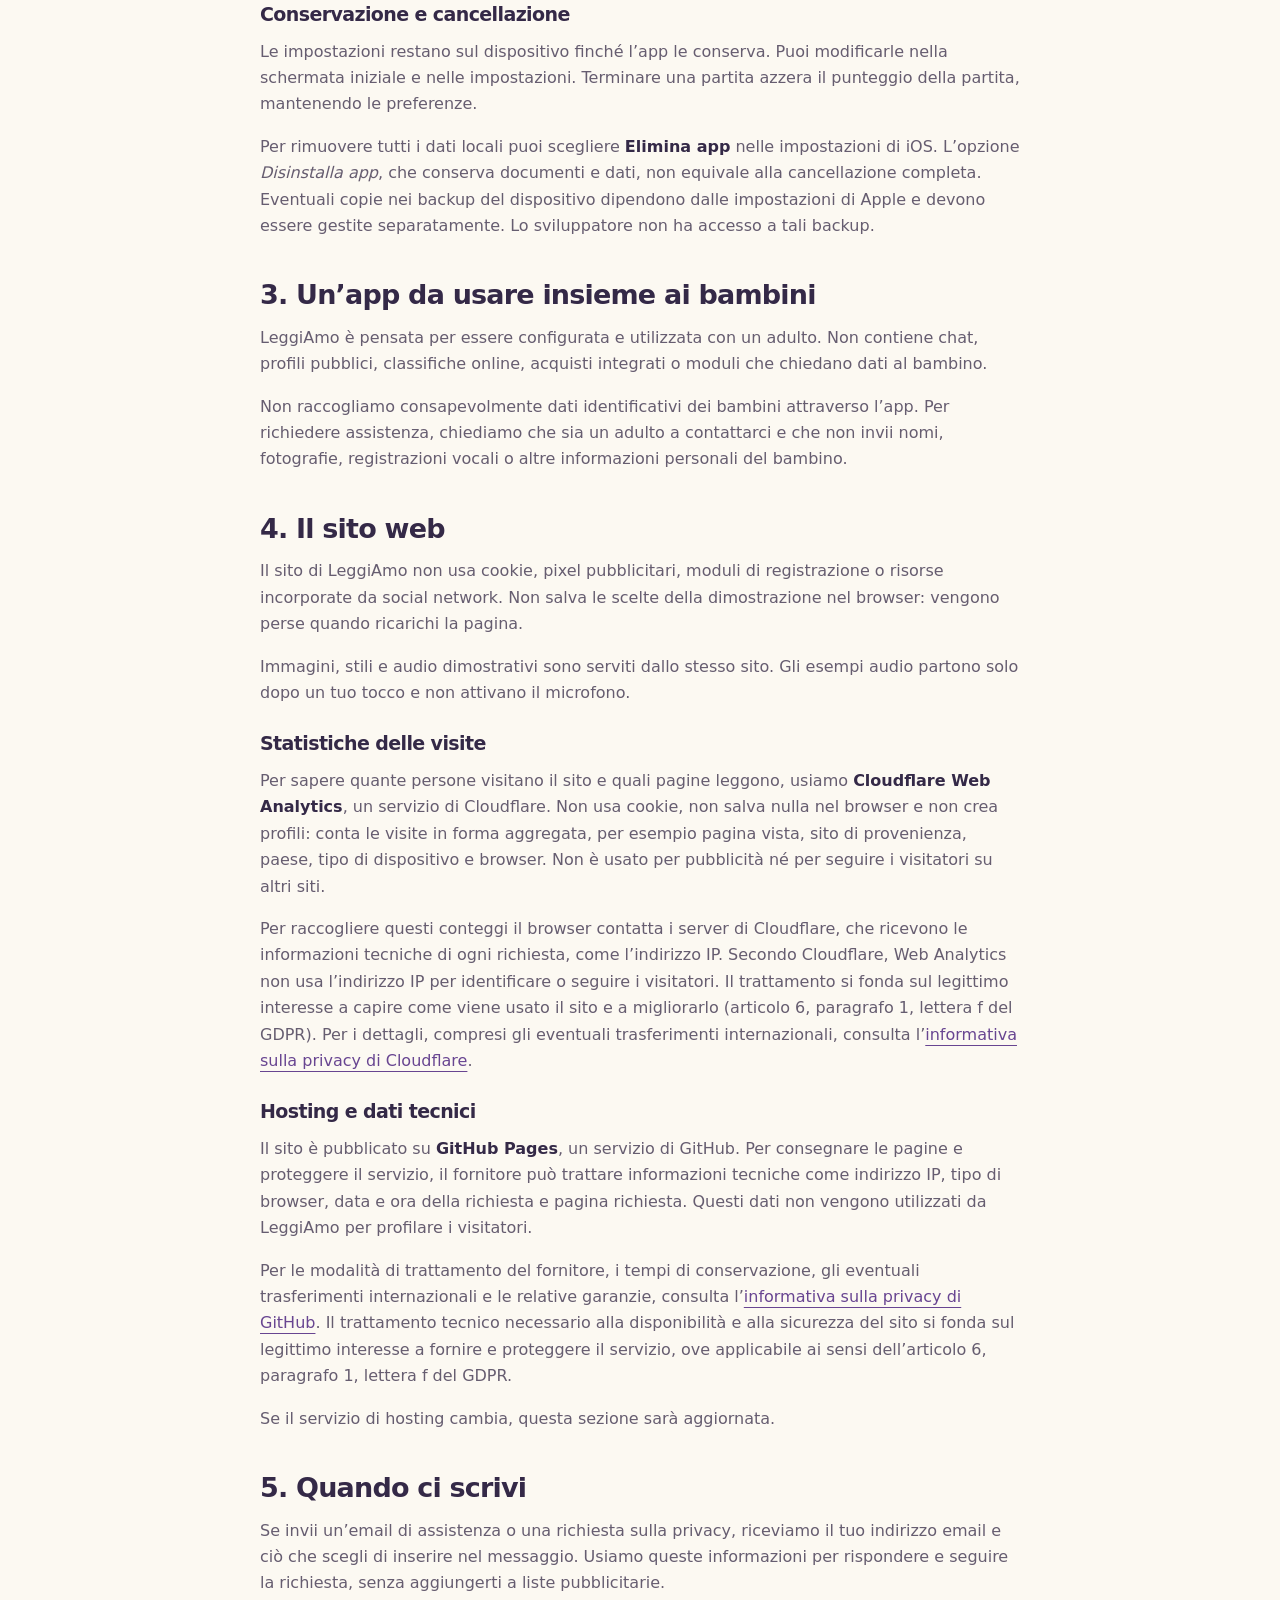
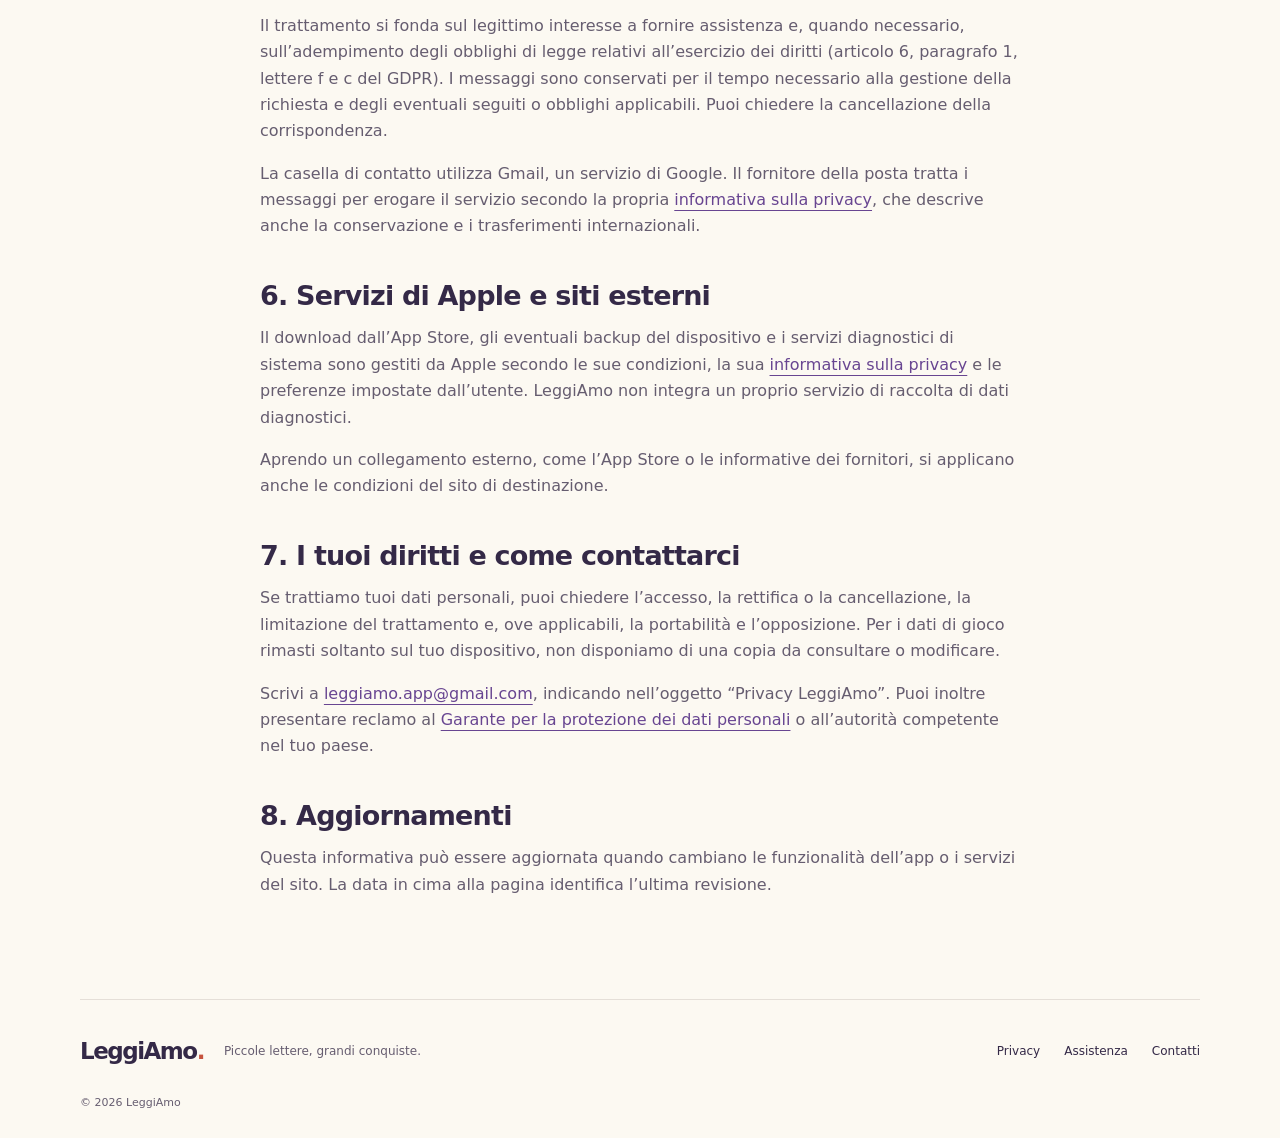
==== commit 246dee60: "Statistiche delle visite senza cookie con Cloudflare Web Analytics Script di Cloudflare Web Analytic" ====
--- a/privacy.html
+++ b/privacy.html
@@ -6,10 +6,19 @@
   <meta name="theme-color" content="#fcf9f2">
   <meta name="description" content="Informativa sulla privacy di LeggiAmo: dati salvati sul dispositivo, nessun account, nessuna pubblicità e nessuna registrazione della voce.">
   <meta name="referrer" content="strict-origin-when-cross-origin">
+  <link rel="canonical" href="https://leggiamo.app/privacy.html">
+  <meta property="og:title" content="Privacy · LeggiAmo">
+  <meta property="og:type" content="website">
+  <meta property="og:locale" content="it_IT">
+  <meta property="og:url" content="https://leggiamo.app/privacy.html">
+  <meta property="og:site_name" content="LeggiAmo">
+  <meta property="og:image" content="https://leggiamo.app/assets/og-image.jpg">
+  <meta name="twitter:card" content="summary_large_image">
   <title>Privacy · LeggiAmo</title>
   <link rel="icon" type="image/png" href="assets/favicon.png">
   <link rel="apple-touch-icon" href="assets/app-icon.png">
-  <link rel="stylesheet" href="styles.css?v=5">
+  <link rel="stylesheet" href="styles.css?v=6">
+  <!-- Cloudflare Web Analytics --><script type='module' src='https://static.cloudflareinsights.com/beacon.min.js' data-cf-beacon='{"token": "3c0274c1bb6d4836b54bc27b22f14071"}'></script><!-- End Cloudflare Web Analytics -->
 </head>
 <body>
   <a class="skip-link" href="#contenuto">Vai al contenuto</a>
@@ -34,7 +43,7 @@
     <p class="eyebrow">LE INFORMAZIONI, CON SEMPLICITÀ</p>
     <h1>Informativa<br>sulla privacy.</h1>
     <p class="intro">LeggiAmo è un’app per esercitarsi nella lettura in italiano insieme a un adulto. La riservatezza dei bambini e delle loro famiglie fa parte del suo progetto.</p>
-    <p class="updated">Ultimo aggiornamento: <time datetime="2026-11-03">3 novembre 2026</time></p>
+    <p class="updated">Ultimo aggiornamento: <time datetime="2026-11-08">8 novembre 2026</time></p>
     <div class="privacy-summary">
       <p><strong>In breve:</strong> l’app non ha server a cui inviare informazioni. Le preferenze e i progressi restano sul dispositivo. Non richiede un account, non contiene pubblicità e non registra la voce.</p>
       <p>Visitare questo sito o scriverci un’email comporta invece il trattamento dei dati tecnici o delle informazioni che scegli di condividere, come descritto qui sotto.</p>
@@ -76,10 +85,13 @@
 
     <section id="sito" aria-labelledby="sito-title">
       <h2 id="sito-title">4. Il sito web</h2>
-      <p>Il sito di LeggiAmo non usa strumenti di analisi, pixel pubblicitari, cookie di profilazione, moduli di registrazione o risorse incorporate da social network. Non salva le scelte della dimostrazione nel browser: vengono perse quando ricarichi la pagina.</p>
+      <p>Il sito di LeggiAmo non usa cookie, pixel pubblicitari, moduli di registrazione o risorse incorporate da social network. Non salva le scelte della dimostrazione nel browser: vengono perse quando ricarichi la pagina.</p>
       <p>Immagini, stili e audio dimostrativi sono serviti dallo stesso sito. Gli esempi audio partono solo dopo un tuo tocco e non attivano il microfono.</p>
+      <h3>Statistiche delle visite</h3>
+      <p>Per sapere quante persone visitano il sito e quali pagine leggono, usiamo <strong>Cloudflare Web Analytics</strong>, un servizio di Cloudflare. Non usa cookie, non salva nulla nel browser e non crea profili: conta le visite in forma aggregata, per esempio pagina vista, sito di provenienza, paese, tipo di dispositivo e browser. Non è usato per pubblicità né per seguire i visitatori su altri siti.</p>
+      <p>Per raccogliere questi conteggi il browser contatta i server di Cloudflare, che ricevono le informazioni tecniche di ogni richiesta, come l’indirizzo IP. Secondo Cloudflare, Web Analytics non usa l’indirizzo IP per identificare o seguire i visitatori. Il trattamento si fonda sul legittimo interesse a capire come viene usato il sito e a migliorarlo (articolo 6, paragrafo 1, lettera f del GDPR). Per i dettagli, compresi gli eventuali trasferimenti internazionali, consulta l’<a href="https://www.cloudflare.com/privacypolicy/" rel="external">informativa sulla privacy di Cloudflare</a>.</p>
       <h3>Hosting e dati tecnici</h3>
-      <p>La pubblicazione del sito è prevista su <strong>GitHub Pages</strong>, un servizio di GitHub. Per consegnare le pagine e proteggere il servizio, il fornitore può trattare informazioni tecniche come indirizzo IP, tipo di browser, data e ora della richiesta e pagina richiesta. Questi dati non vengono utilizzati da LeggiAmo per profilare i visitatori.</p>
+      <p>Il sito è pubblicato su <strong>GitHub Pages</strong>, un servizio di GitHub. Per consegnare le pagine e proteggere il servizio, il fornitore può trattare informazioni tecniche come indirizzo IP, tipo di browser, data e ora della richiesta e pagina richiesta. Questi dati non vengono utilizzati da LeggiAmo per profilare i visitatori.</p>
       <p>Per le modalità di trattamento del fornitore, i tempi di conservazione, gli eventuali trasferimenti internazionali e le relative garanzie, consulta l’<a href="https://docs.github.com/en/site-policy/privacy-policies/github-general-privacy-statement" rel="external">informativa sulla privacy di GitHub</a>. Il trattamento tecnico necessario alla disponibilità e alla sicurezza del sito si fonda sul legittimo interesse a fornire e proteggere il servizio, ove applicabile ai sensi dell’articolo 6, paragrafo 1, lettera f del GDPR.</p>
       <p>Se il servizio di hosting cambia, questa sezione sarà aggiornata.</p>
     </section>
--- a/styles.css
+++ b/styles.css
@@ -330,3 +330,9 @@
   .wrap { width: 100%; }
   .document { padding-block: 20px; max-width: none; }
 }
+
+.faq-section { display: grid; gap: 40px; }
+.faq-section .faq { max-width: 760px; }
+@media (min-width: 900px) {
+  .faq-section { grid-template-columns: minmax(0, 5fr) minmax(0, 7fr); align-items: start; }
+}
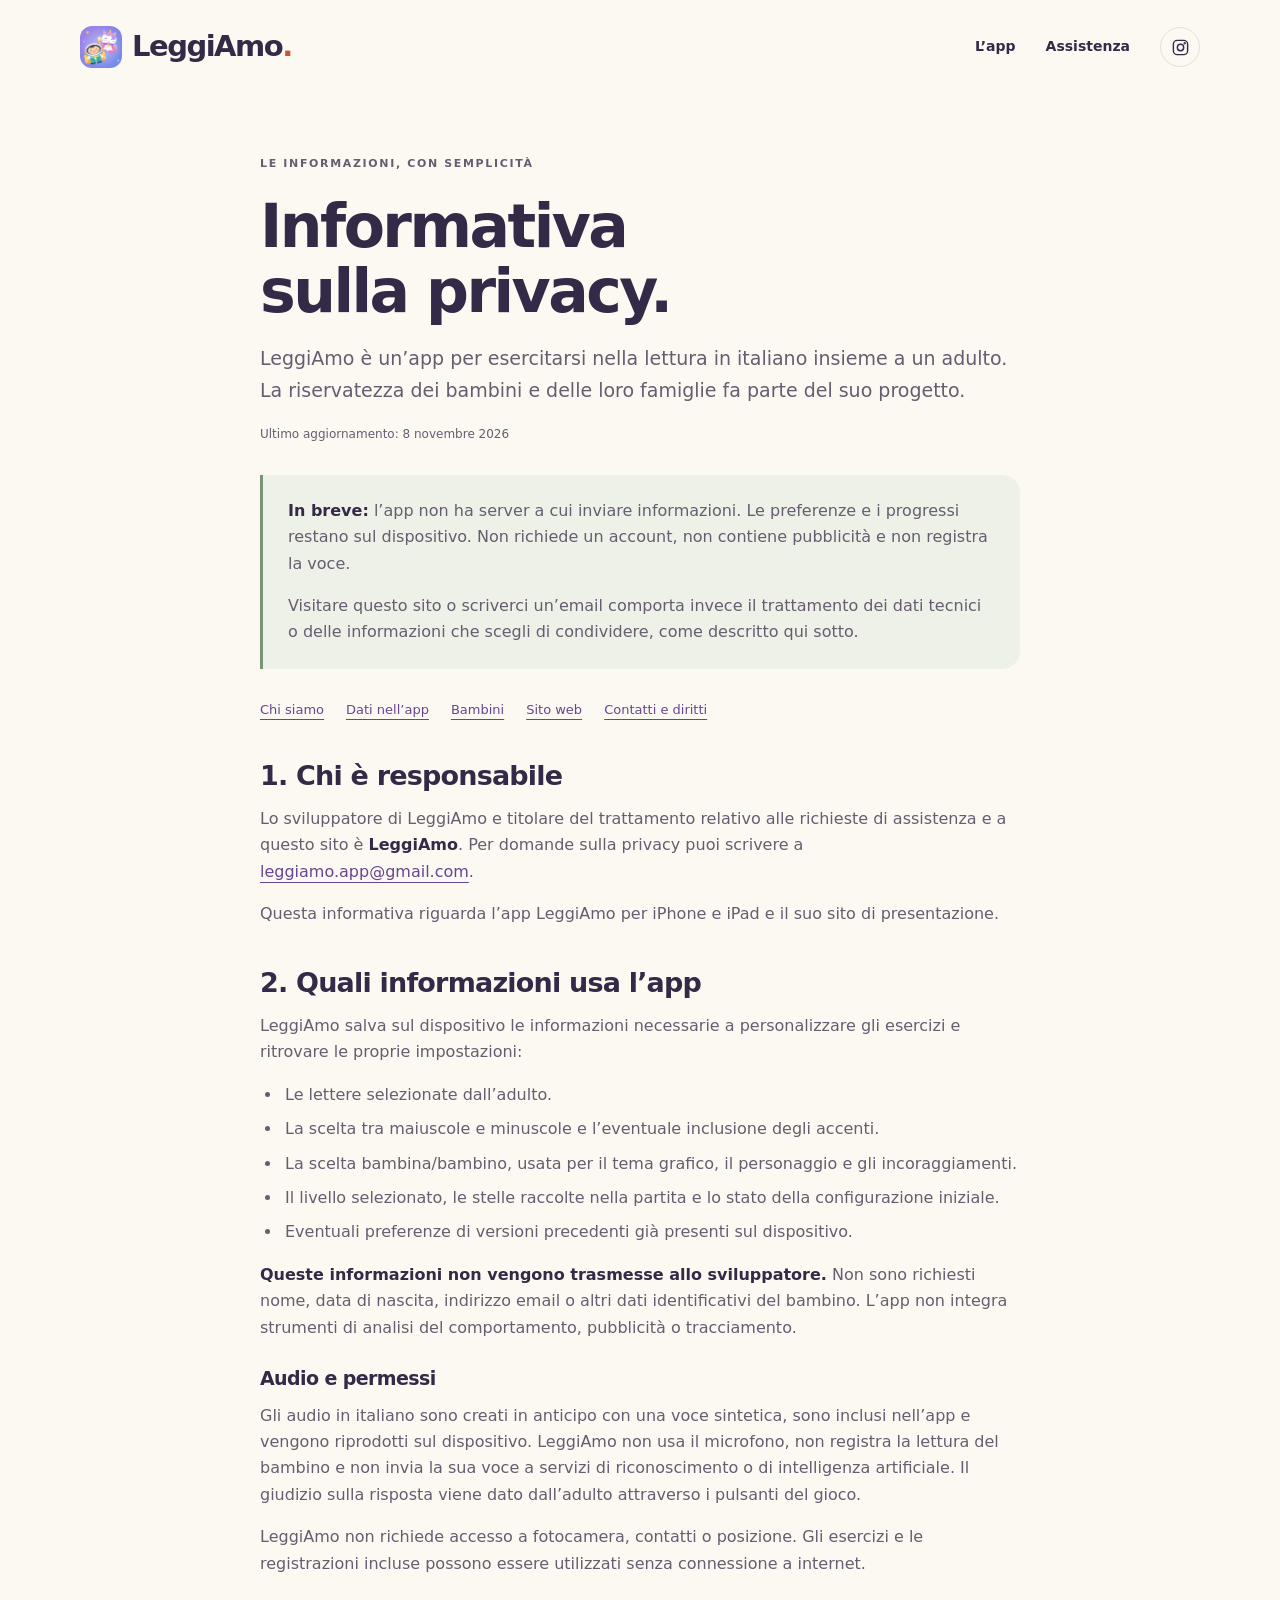
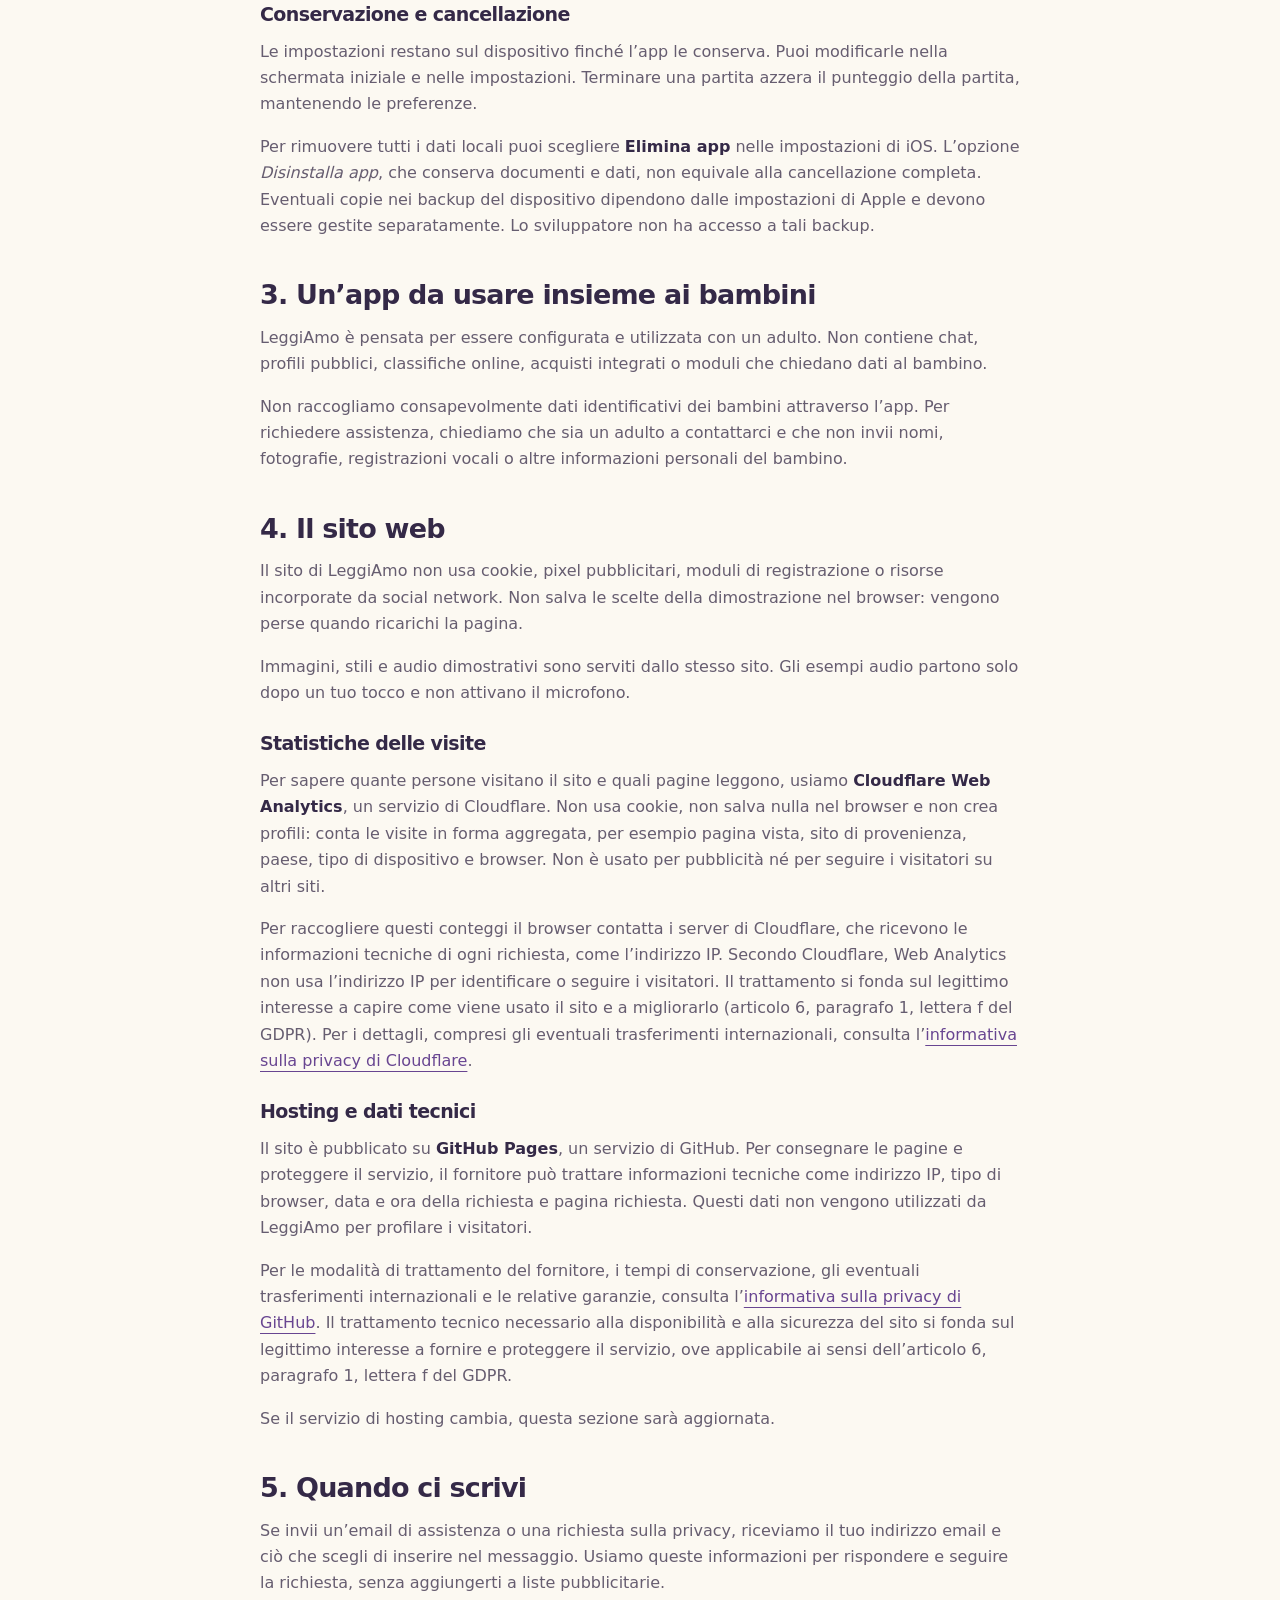
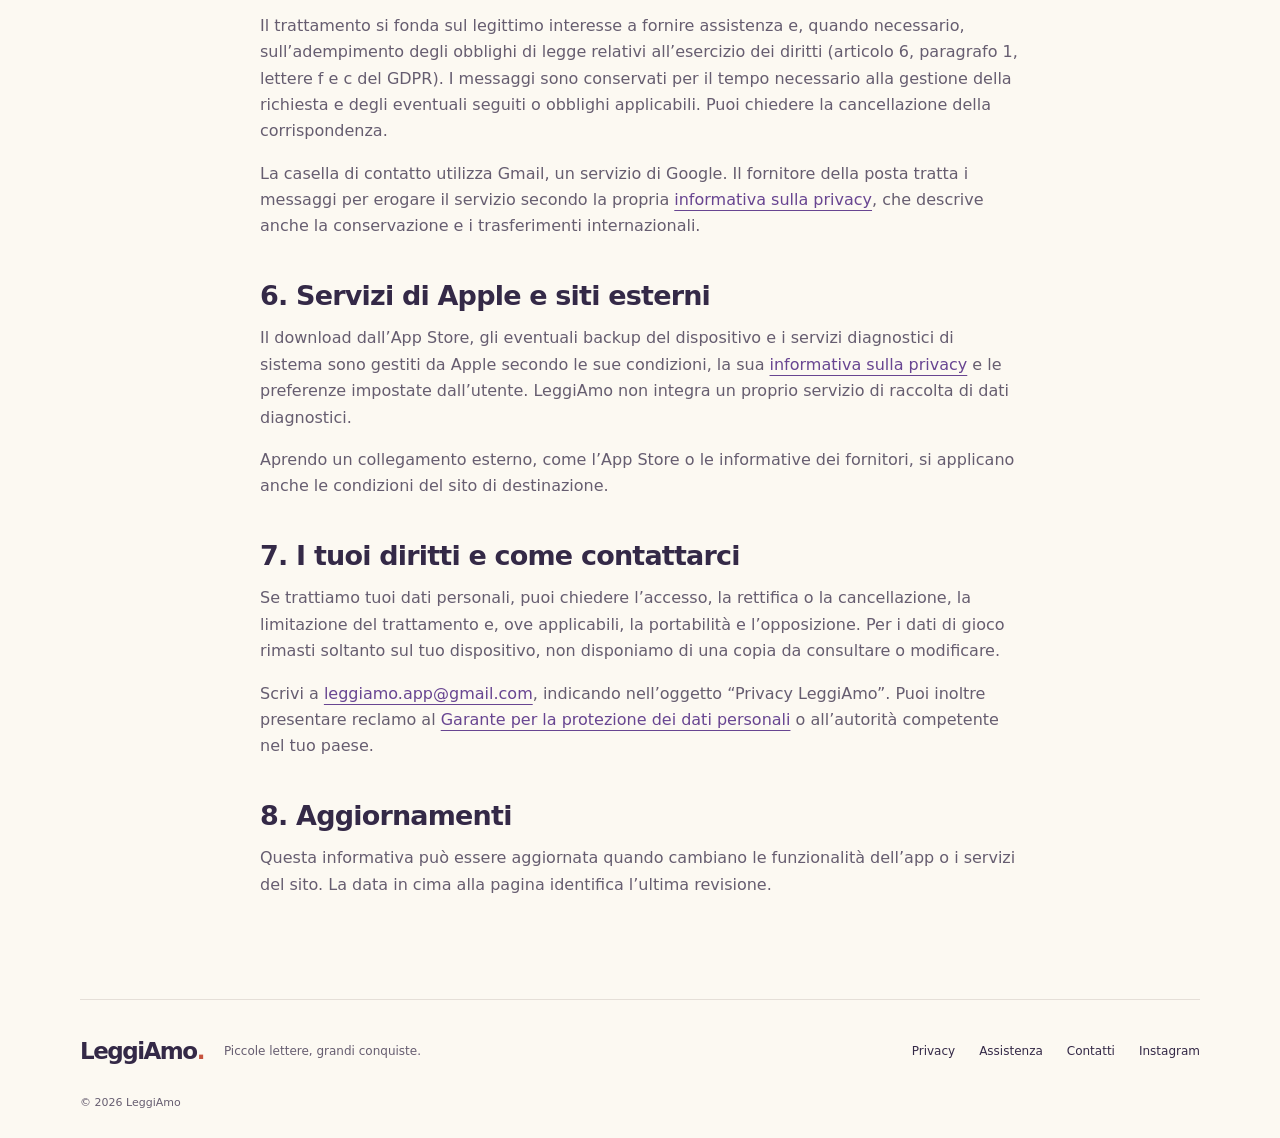
==== commit 4da75886: "Instagram nel menu e nel footer, iPhone e iPad tra i punti chiave" ====
--- a/privacy.html
+++ b/privacy.html
@@ -17,7 +17,7 @@
   <title>Privacy · LeggiAmo</title>
   <link rel="icon" type="image/png" href="assets/favicon.png">
   <link rel="apple-touch-icon" href="assets/app-icon.png">
-  <link rel="stylesheet" href="styles.css?v=6">
+  <link rel="stylesheet" href="styles.css?v=7">
   <!-- Cloudflare Web Analytics --><script type='module' src='https://static.cloudflareinsights.com/beacon.min.js' data-cf-beacon='{"token": "3c0274c1bb6d4836b54bc27b22f14071"}'></script><!-- End Cloudflare Web Analytics -->
 </head>
 <body>
@@ -29,13 +29,14 @@
       </span>
       <span>LeggiAmo<span class="brand-dot">.</span></span>
     </a>
-    <nav aria-label="Navigazione principale"><a href="index.html">L’app</a><a href="supporto.html">Assistenza</a></nav>
+    <nav aria-label="Navigazione principale"><a href="index.html">L’app</a><a href="supporto.html">Assistenza</a><a class="nav-social" href="https://instagram.com/leggiamo.app" rel="noopener" aria-label="LeggiAmo su Instagram"><svg viewBox="0 0 24 24" aria-hidden="true"><rect x="3" y="3" width="18" height="18" rx="5"/><circle cx="12" cy="12" r="4"/><circle cx="17.3" cy="6.7" r="0.6"/></svg></a></nav>
     <details class="nav-menu">
       <summary aria-label="Menu"><span class="burger" aria-hidden="true"></span></summary>
       <nav aria-label="Menu">
         <a href="index.html">L’app</a>
         <a href="privacy.html" aria-current="page">Privacy</a>
         <a href="supporto.html">Assistenza</a>
+        <a href="https://instagram.com/leggiamo.app" rel="noopener">Instagram <span aria-hidden="true">↗</span></a>
       </nav>
     </details>
   </header>
@@ -120,7 +121,7 @@
   <footer class="site-footer wrap">
     <a class="brand" href="index.html"><span>LeggiAmo<span class="brand-dot">.</span></span></a>
     <p>Piccole lettere, grandi conquiste.</p>
-    <nav aria-label="Informazioni"><a href="privacy.html" aria-current="page">Privacy</a><a href="supporto.html">Assistenza</a><a href="mailto:leggiamo.app@gmail.com">Contatti</a></nav>
+    <nav aria-label="Informazioni"><a href="privacy.html" aria-current="page">Privacy</a><a href="supporto.html">Assistenza</a><a href="mailto:leggiamo.app@gmail.com">Contatti</a><a href="https://instagram.com/leggiamo.app" rel="noopener">Instagram</a></nav>
     <small>© 2026 LeggiAmo</small>
   </footer>
 </body>
--- a/styles.css
+++ b/styles.css
@@ -336,3 +336,7 @@
 @media (min-width: 900px) {
   .faq-section { grid-template-columns: minmax(0, 5fr) minmax(0, 7fr); align-items: start; }
 }
+
+/* Instagram: an icon in the desktop header, a text link in the mobile menu. */
+.site-header nav a.nav-social { display: grid; place-items: center; width: 40px; height: 40px; padding: 0; border: 1px solid var(--line); border-radius: 50%; }
+.nav-social svg { width: 19px; height: 19px; fill: none; stroke: currentColor; stroke-width: 1.8; stroke-linecap: round; stroke-linejoin: round; }
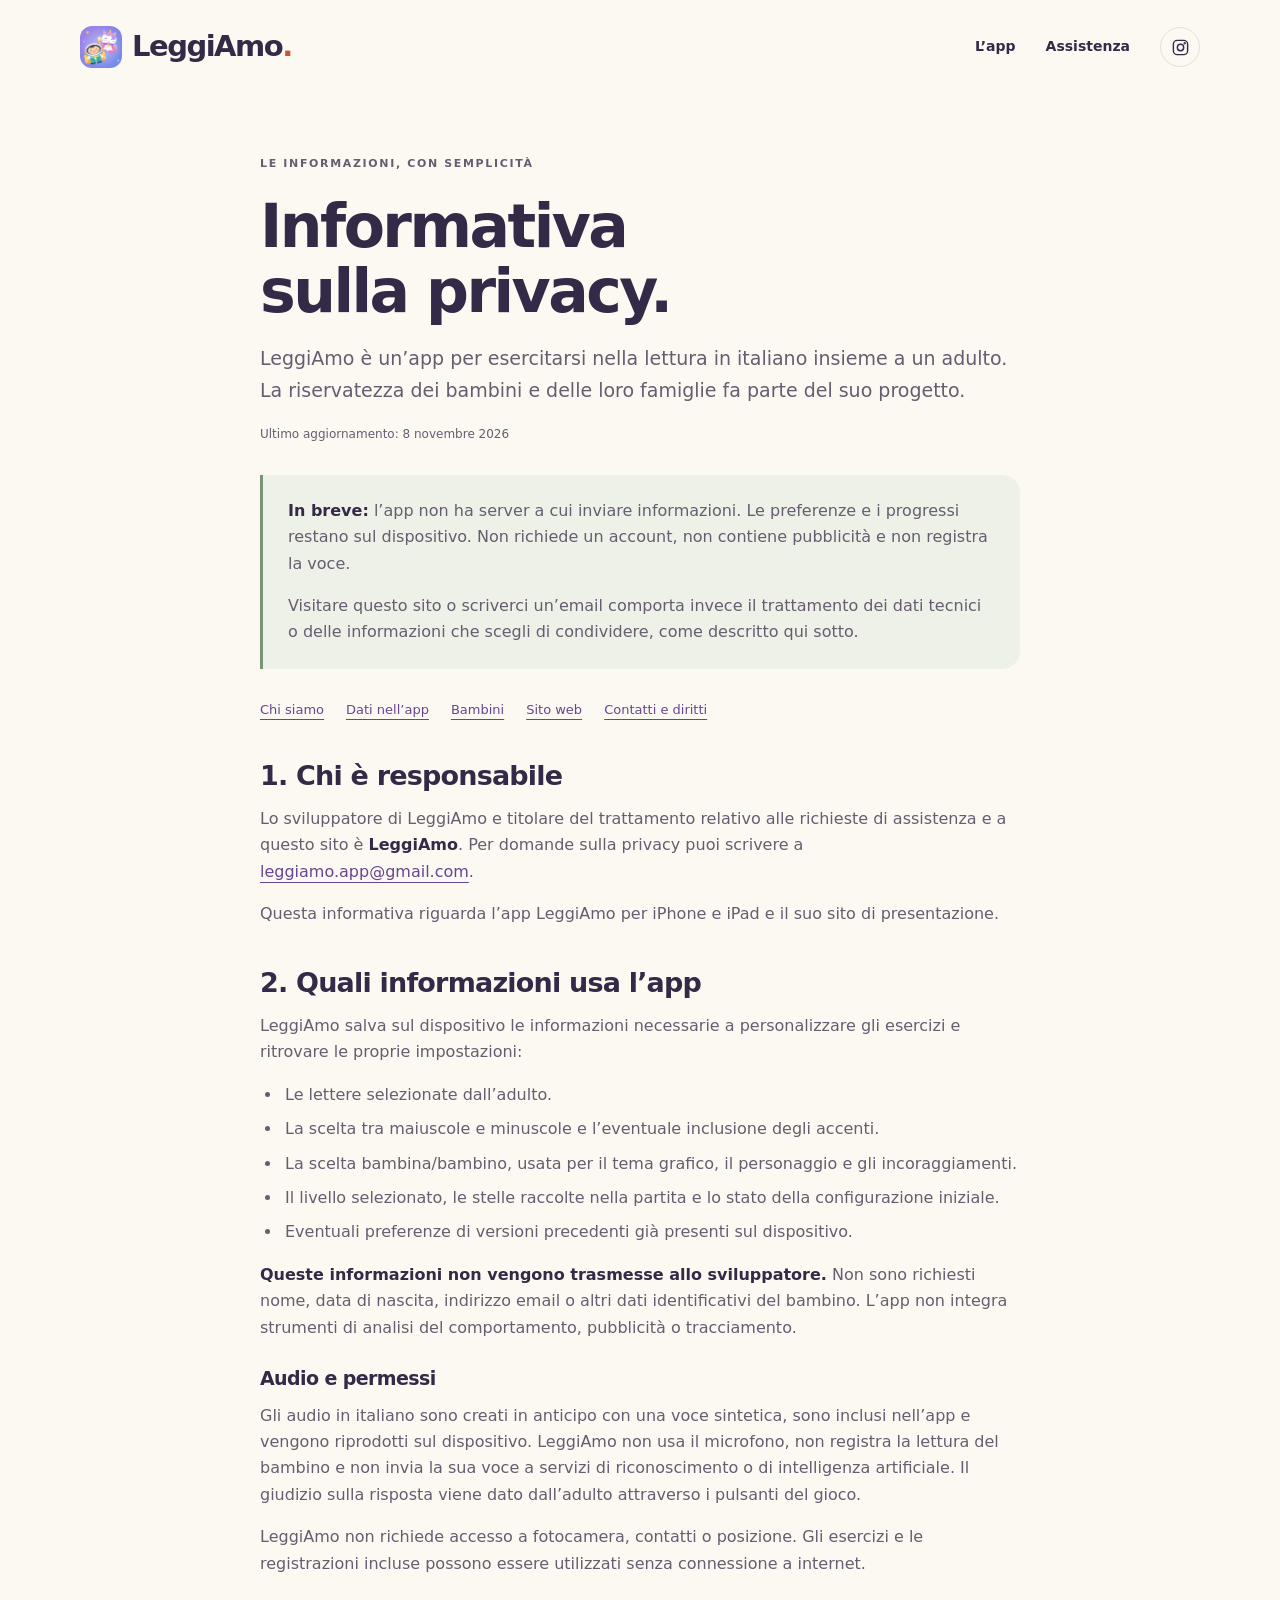
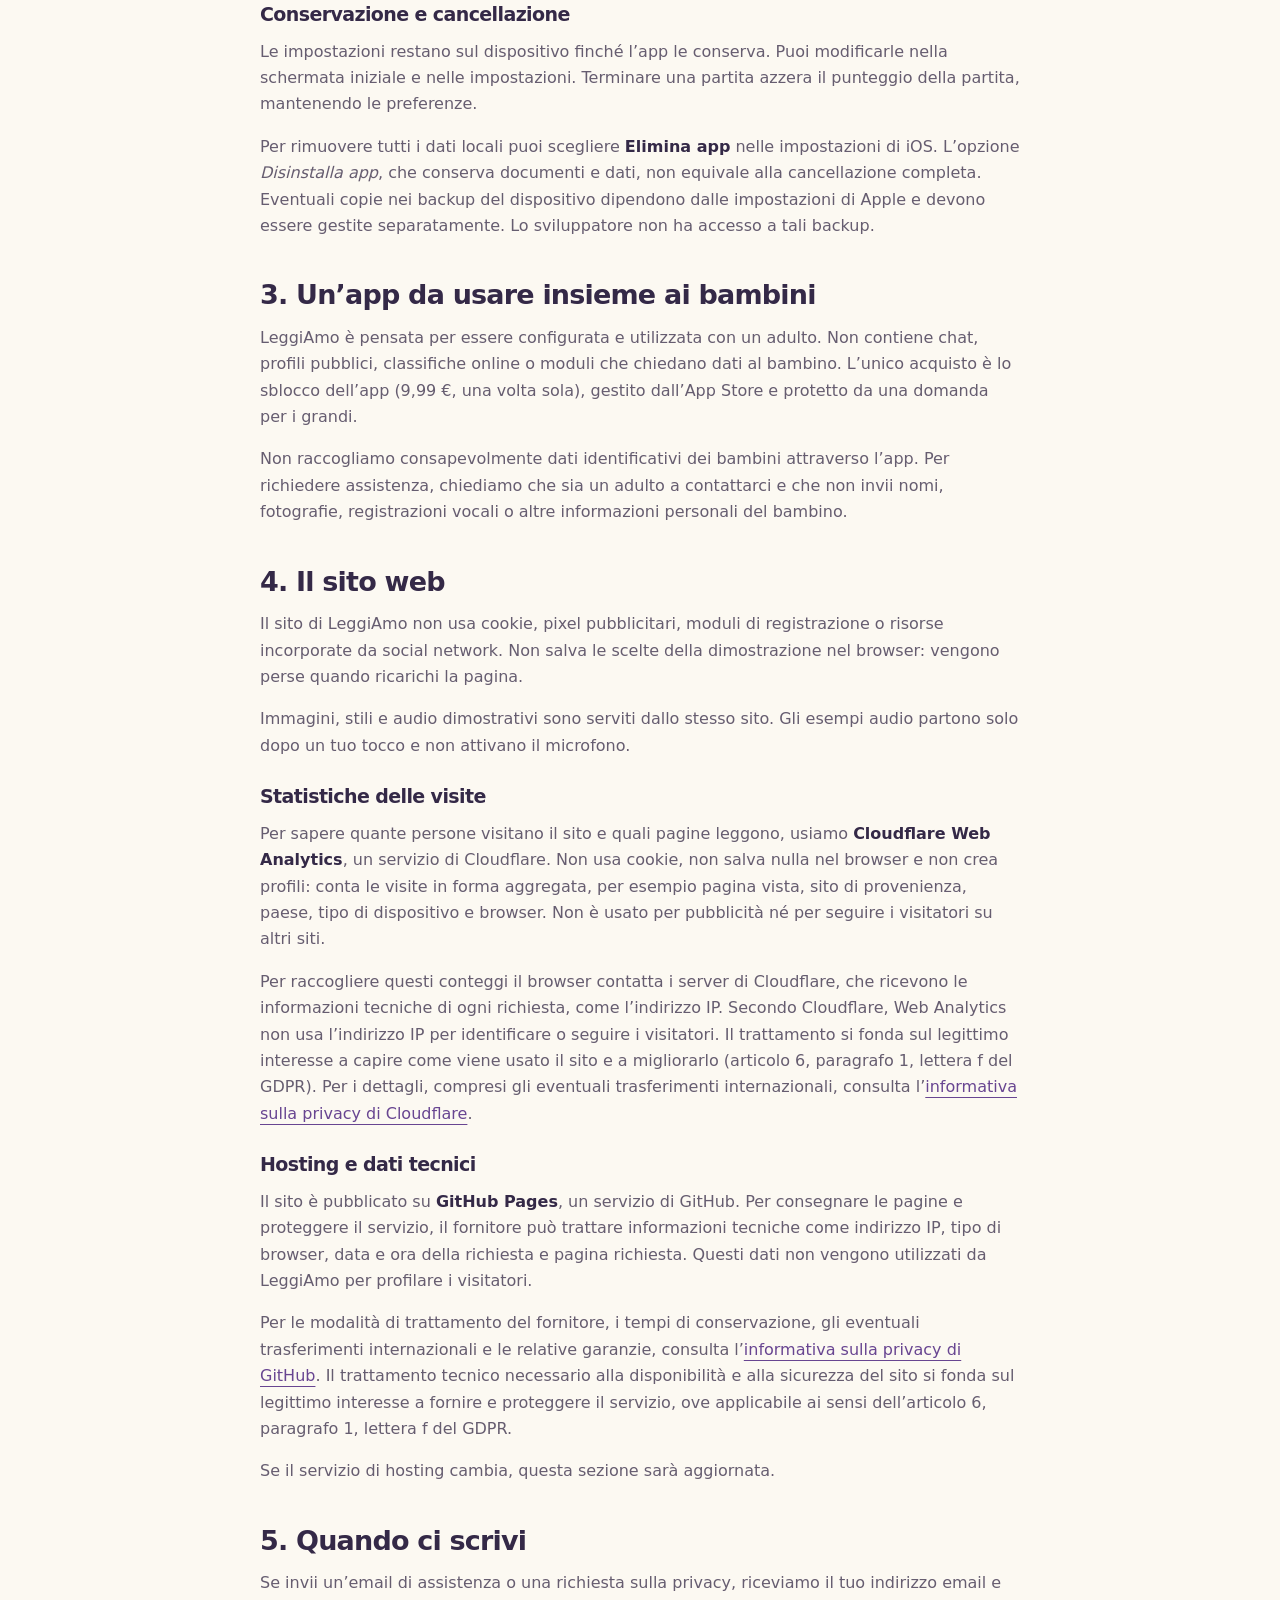
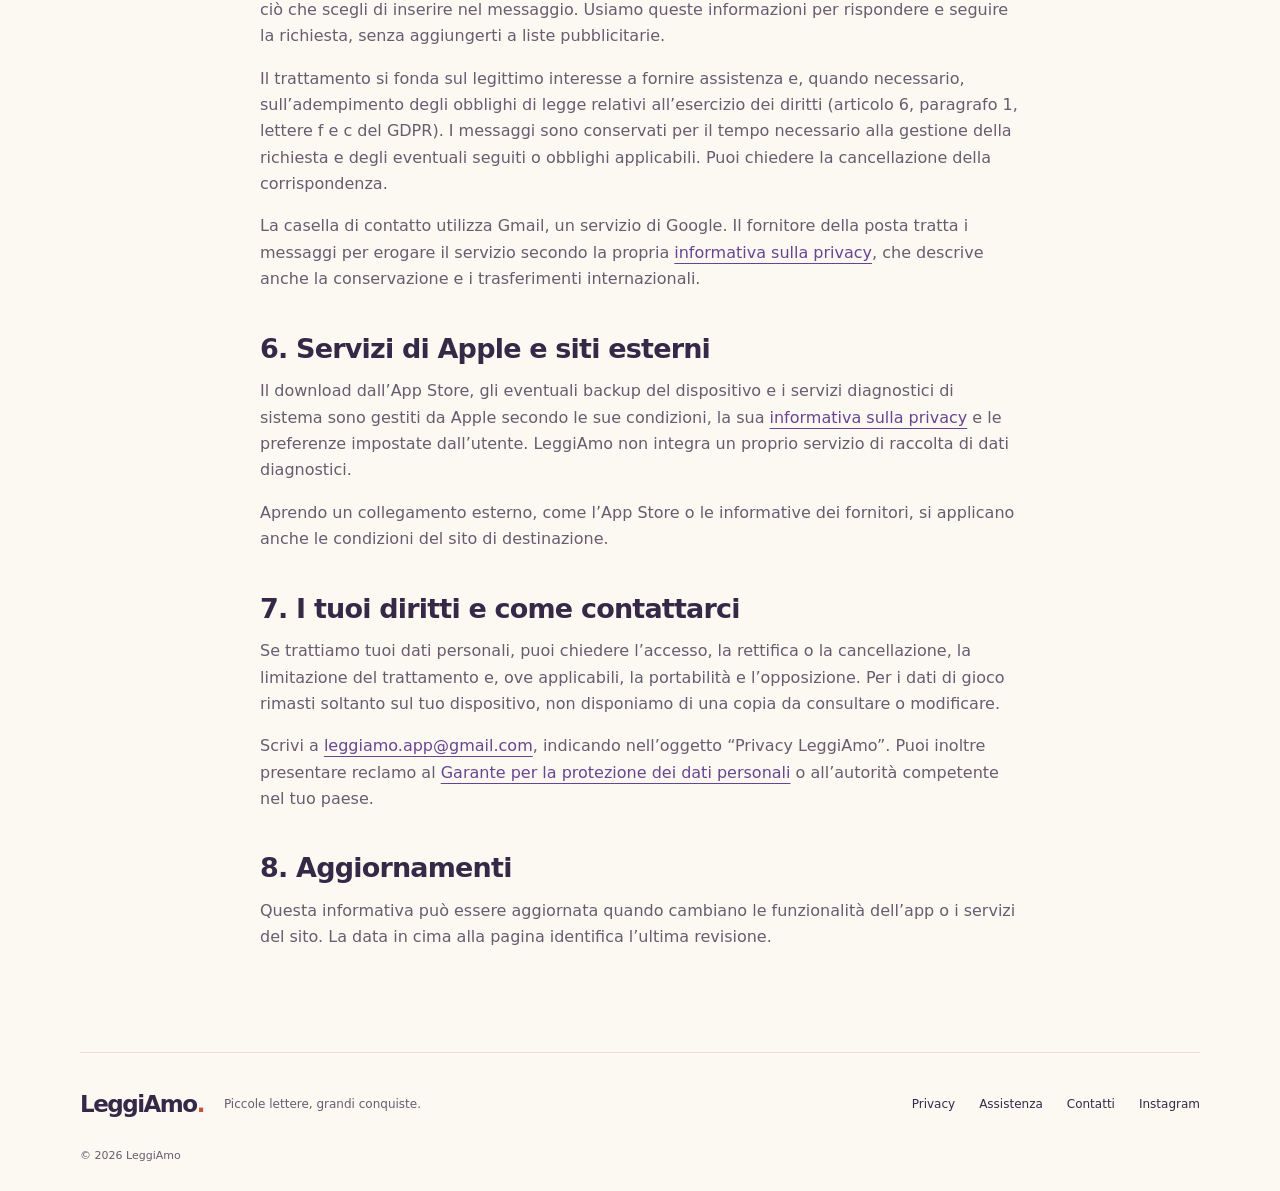
==== commit e9542719: "Prezzo di 9,99 € su home, assistenza e privacy" ====
--- a/privacy.html
+++ b/privacy.html
@@ -80,7 +80,7 @@
 
     <section id="bambini" aria-labelledby="bambini-title">
       <h2 id="bambini-title">3. Un’app da usare insieme ai bambini</h2>
-      <p>LeggiAmo è pensata per essere configurata e utilizzata con un adulto. Non contiene chat, profili pubblici, classifiche online, acquisti integrati o moduli che chiedano dati al bambino.</p>
+      <p>LeggiAmo è pensata per essere configurata e utilizzata con un adulto. Non contiene chat, profili pubblici, classifiche online o moduli che chiedano dati al bambino. L’unico acquisto è lo sblocco dell’app (9,99 €, una volta sola), gestito dall’App Store e protetto da una domanda per i grandi.</p>
       <p>Non raccogliamo consapevolmente dati identificativi dei bambini attraverso l’app. Per richiedere assistenza, chiediamo che sia un adulto a contattarci e che non invii nomi, fotografie, registrazioni vocali o altre informazioni personali del bambino.</p>
     </section>
 
